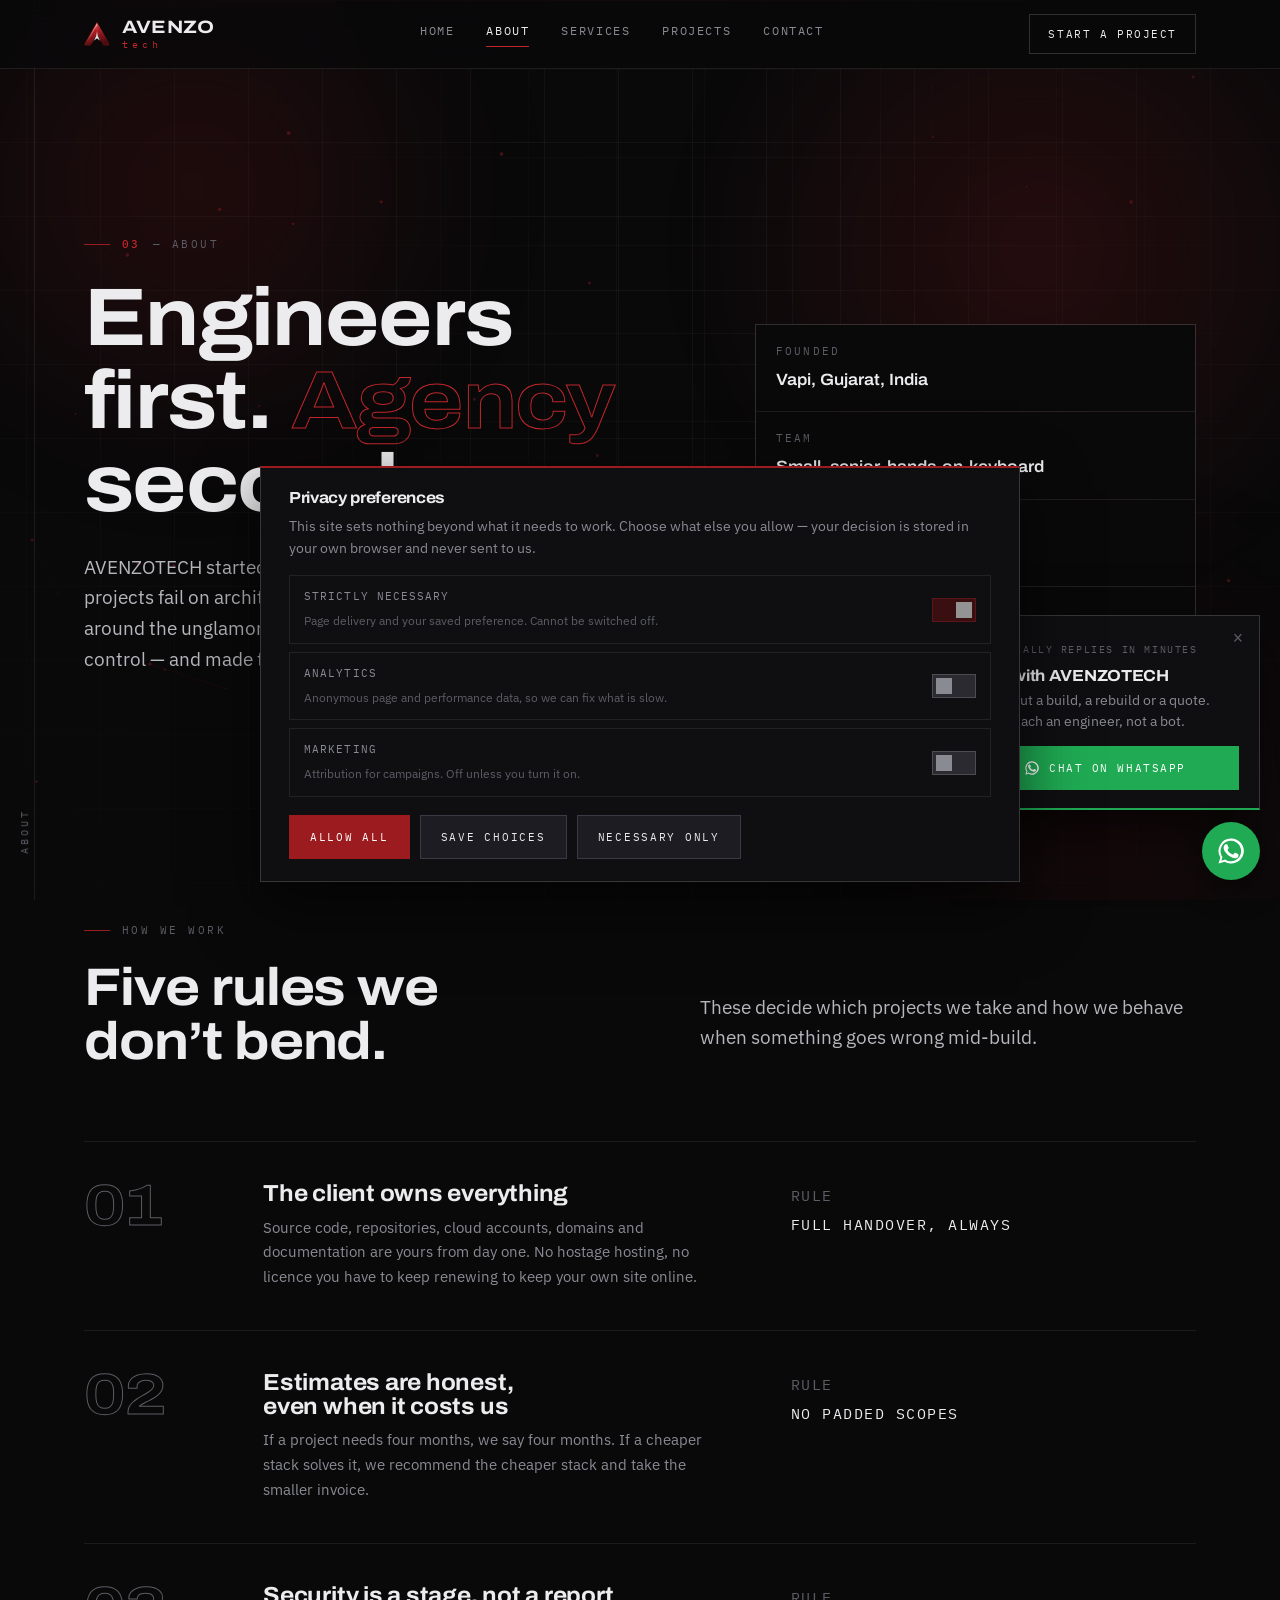
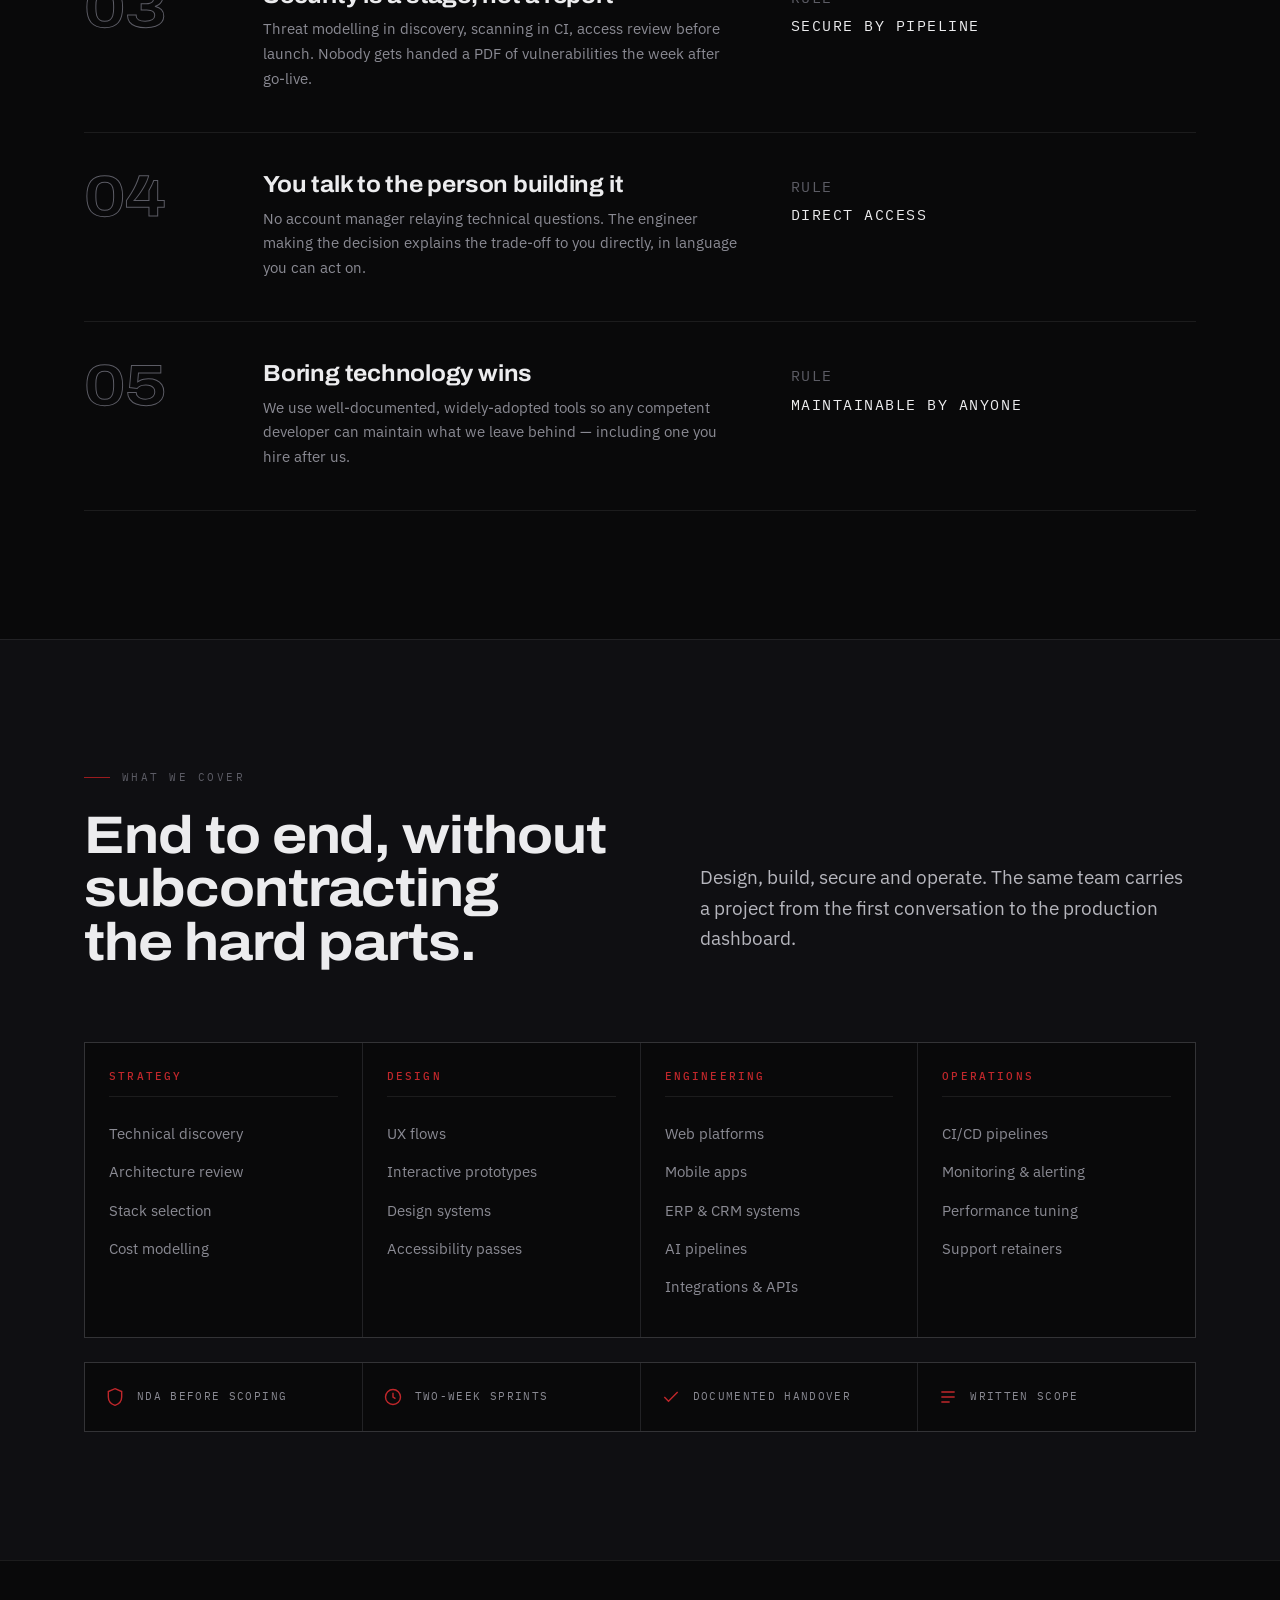
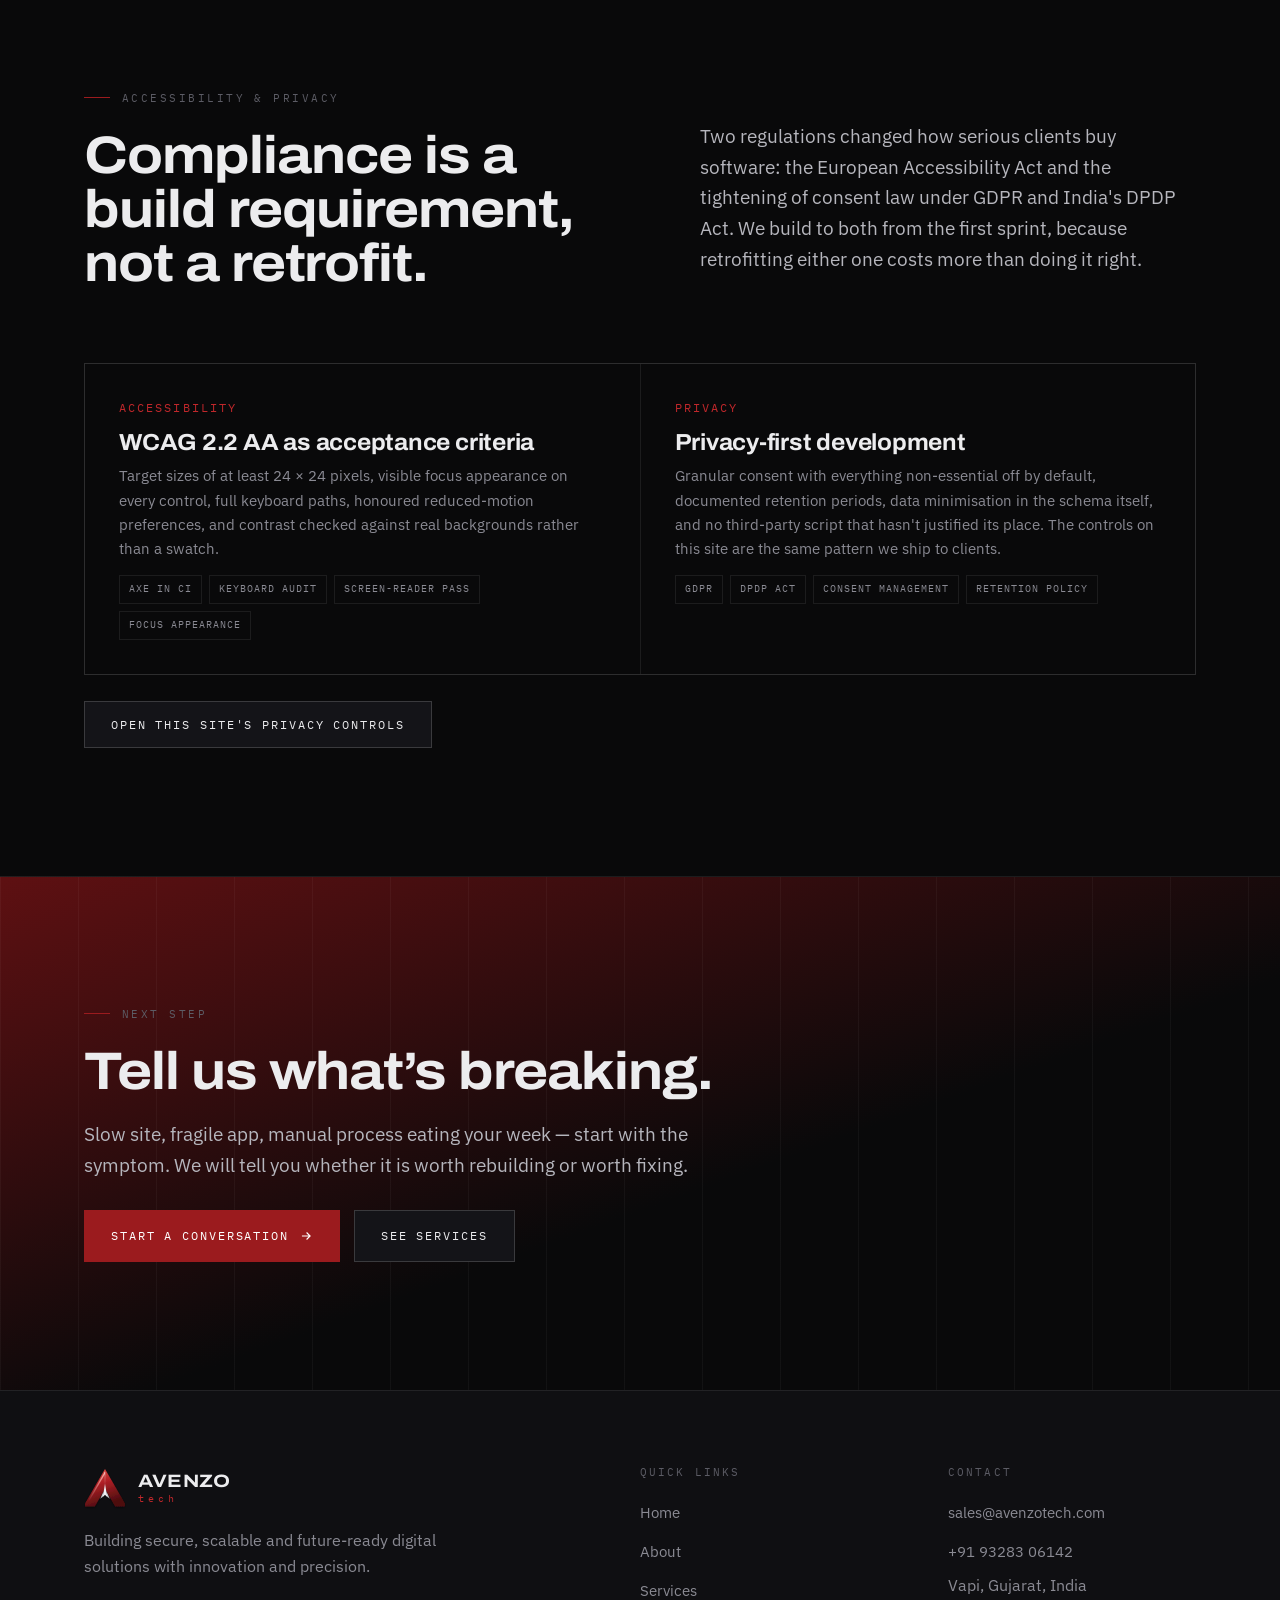
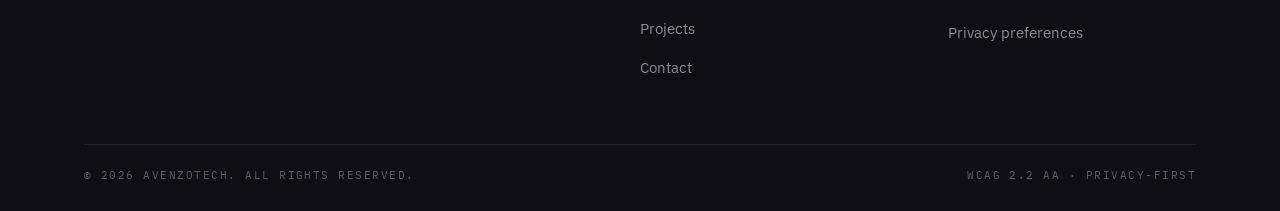
==== about.html @ 4feddb2e "Add files via upload" ====
<!DOCTYPE html>
<html lang="en">
<head>
<meta charset="UTF-8" />
<meta name="viewport" content="width=device-width, initial-scale=1.0" />
<title>About — AVENZOTECH</title>
<meta name="description" content="AVENZOTECH is a digital engineering studio in Vapi, Gujarat. How we work, what we commit to, and the principles behind every build." />
<meta name="robots" content="index, follow" />
<link rel="preconnect" href="https://fonts.googleapis.com" />
<link rel="preconnect" href="https://fonts.gstatic.com" crossorigin />
<link href="https://fonts.googleapis.com/css2?family=Archivo:wdth,wght@62..125,400..800&family=IBM+Plex+Mono:wght@400;500&family=IBM+Plex+Sans:wght@400;500;600&display=swap" rel="stylesheet" />
<link rel="icon" href="favicon.ico" sizes="any" />
<link rel="icon" type="image/svg+xml" href="favicon.svg" />
<link rel="icon" type="image/png" sizes="32x32" href="favicon-32.png" />
<link rel="icon" type="image/png" sizes="16x16" href="favicon-16.png" />
<link rel="apple-touch-icon" href="apple-touch-icon.png" />
<link rel="manifest" href="site.webmanifest" />
<meta name="theme-color" content="#09090a" />
<link rel="stylesheet" href="styles.css" />
</head>
<body>
<a class="skip" href="#main">Skip to content</a>
<div class="fx" aria-hidden="true">
  <div class="fx__orb fx__orb--a"></div>
  <div class="fx__orb fx__orb--b"></div>
  <div class="fx__grid"></div>
  <canvas class="fx__dots"></canvas>
  <div class="fx__scan"></div>
</div>

<div class="spine" aria-hidden="true"><div class="spine__fill"></div></div>
<div class="spine__tag" aria-hidden="true">About</div>

<header class="nav">
  <div class="shell nav__in">
    <a class="brand" href="index.html">
      <img class="brand__logo" src="logo.svg" alt="" width="120" height="120" />
      <span class="brand__mark">Avenzo<span>tech</span></span>
    </a>
    <nav class="nav__links" aria-label="Primary">
      <a href="index.html">Home</a>
      <a href="about.html" aria-current="page">About</a>
      <a href="services.html">Services</a>
      <a href="projects.html">Projects</a>
      <a href="contact.html">Contact</a>
    </nav>
    <a class="nav__cta" href="contact.html">Start a project</a>
    <button class="burger" aria-label="Menu" aria-expanded="false"><span></span><span></span><span></span></button>
  </div>
</header>

<main id="main">

<section class="hero" data-section="About">
  <div class="shell">
    <div class="hero__grid">
      <div>
        <p class="eyebrow"><b>03</b> — About</p>
        <h1>Engineers first. <em>Agency</em> second.</h1>
        <p class="lede">AVENZOTECH started in Vapi with one conviction: most digital projects fail on architecture, not on design. So we built a studio around the unglamorous parts — data models, pipelines, access control — and made the interface the reward for getting those right.</p>
      </div>
      <dl class="facts" data-reveal>
        <div><dt>Founded</dt><dd>Vapi, Gujarat, India</dd></div>
        <div><dt>Team</dt><dd>Small, senior, hands-on-keyboard</dd></div>
        <div><dt>Working style</dt><dd>Remote-first, sprint-based</dd></div>
        <div><dt>Contact</dt><dd>sales@avenzotech.com</dd></div>
      </dl>
    </div>
  </div>
</section>

<section class="band band--flush" data-section="Principles">
  <div class="shell">
    <div class="head" data-reveal>
      <div>
        <p class="eyebrow">How we work</p>
        <h2>Five rules we don’t bend.</h2>
      </div>
      <p class="lede">These decide which projects we take and how we behave when something goes wrong mid-build.</p>
    </div>

    <div class="flow">
      <article class="flow__step" data-reveal>
        <div class="flow__n">01</div>
        <div>
          <h3>The client owns everything</h3>
          <p>Source code, repositories, cloud accounts, domains and documentation are yours from day one. No hostage hosting, no licence you have to keep renewing to keep your own site online.</p>
        </div>
        <p class="flow__out">Rule<br><b>Full handover, always</b></p>
      </article>
      <article class="flow__step" data-reveal>
        <div class="flow__n">02</div>
        <div>
          <h3>Estimates are honest, even when it costs us</h3>
          <p>If a project needs four months, we say four months. If a cheaper stack solves it, we recommend the cheaper stack and take the smaller invoice.</p>
        </div>
        <p class="flow__out">Rule<br><b>No padded scopes</b></p>
      </article>
      <article class="flow__step" data-reveal>
        <div class="flow__n">03</div>
        <div>
          <h3>Security is a stage, not a report</h3>
          <p>Threat modelling in discovery, scanning in CI, access review before launch. Nobody gets handed a PDF of vulnerabilities the week after go-live.</p>
        </div>
        <p class="flow__out">Rule<br><b>Secure by pipeline</b></p>
      </article>
      <article class="flow__step" data-reveal>
        <div class="flow__n">04</div>
        <div>
          <h3>You talk to the person building it</h3>
          <p>No account manager relaying technical questions. The engineer making the decision explains the trade-off to you directly, in language you can act on.</p>
        </div>
        <p class="flow__out">Rule<br><b>Direct access</b></p>
      </article>
      <article class="flow__step" data-reveal>
        <div class="flow__n">05</div>
        <div>
          <h3>Boring technology wins</h3>
          <p>We use well-documented, widely-adopted tools so any competent developer can maintain what we leave behind — including one you hire after us.</p>
        </div>
        <p class="flow__out">Rule<br><b>Maintainable by anyone</b></p>
      </article>
    </div>
  </div>
</section>

<section class="band band--panel" data-section="Capability">
  <div class="shell">
    <div class="head" data-reveal>
      <div>
        <p class="eyebrow">What we cover</p>
        <h2>End to end, without subcontracting the hard parts.</h2>
      </div>
      <p class="lede">Design, build, secure and operate. The same team carries a project from the first conversation to the production dashboard.</p>
    </div>

    <div class="stack" data-reveal>
      <div class="stack__col">
        <h4>Strategy</h4>
        <ul><li>Technical discovery</li><li>Architecture review</li><li>Stack selection</li><li>Cost modelling</li></ul>
      </div>
      <div class="stack__col">
        <h4>Design</h4>
        <ul><li>UX flows</li><li>Interactive prototypes</li><li>Design systems</li><li>Accessibility passes</li></ul>
      </div>
      <div class="stack__col">
        <h4>Engineering</h4>
        <ul><li>Web platforms</li><li>Mobile apps</li><li>ERP &amp; CRM systems</li><li>AI pipelines</li><li>Integrations &amp; APIs</li></ul>
      </div>
      <div class="stack__col">
        <h4>Operations</h4>
        <ul><li>CI/CD pipelines</li><li>Monitoring &amp; alerting</li><li>Performance tuning</li><li>Support retainers</li></ul>
      </div>
    </div>

    <div class="badges" style="margin-top:24px" data-reveal>
      <div class="badge"><svg viewBox="0 0 24 24" fill="none" stroke="currentColor" stroke-width="1.7"><path d="M12 2l8 3.5V12c0 5.5-3.5 8.5-8 10-4.5-1.5-8-4.5-8-10V5.5z"/></svg>NDA before scoping</div>
      <div class="badge"><svg viewBox="0 0 24 24" fill="none" stroke="currentColor" stroke-width="1.7"><circle cx="12" cy="12" r="9"/><path d="M12 7v5l3 2"/></svg>Two-week sprints</div>
      <div class="badge"><svg viewBox="0 0 24 24" fill="none" stroke="currentColor" stroke-width="1.7"><path d="M20 6L9 17l-5-5"/></svg>Documented handover</div>
      <div class="badge"><svg viewBox="0 0 24 24" fill="none" stroke="currentColor" stroke-width="1.7"><path d="M4 6h16M4 12h16M4 18h10"/></svg>Written scope</div>
    </div>
  </div>
</section>


<section class="band" id="accessibility" data-section="Accessibility">
  <div class="shell">
    <div class="head" data-reveal>
      <div>
        <p class="eyebrow">Accessibility &amp; privacy</p>
        <h2>Compliance is a build requirement, not a retrofit.</h2>
      </div>
      <p class="lede">Two regulations changed how serious clients buy software: the European Accessibility Act and the tightening of consent law under GDPR and India's DPDP Act. We build to both from the first sprint, because retrofitting either one costs more than doing it right.</p>
    </div>

    <div class="arch">
      <div class="arch__cell" data-reveal>
        <span class="mono">Accessibility</span>
        <h3>WCAG 2.2 AA as acceptance criteria</h3>
        <p>Target sizes of at least 24&nbsp;×&nbsp;24 pixels, visible focus appearance on every control, full keyboard paths, honoured reduced-motion preferences, and contrast checked against real backgrounds rather than a swatch.</p>
        <div class="tags"><span>Axe in CI</span><span>Keyboard audit</span><span>Screen-reader pass</span><span>Focus appearance</span></div>
      </div>
      <div class="arch__cell" data-reveal data-delay="80">
        <span class="mono">Privacy</span>
        <h3>Privacy-first development</h3>
        <p>Granular consent with everything non-essential off by default, documented retention periods, data minimisation in the schema itself, and no third-party script that hasn't justified its place. The controls on this site are the same pattern we ship to clients.</p>
        <div class="tags"><span>GDPR</span><span>DPDP Act</span><span>Consent management</span><span>Retention policy</span></div>
      </div>
    </div>

    <div class="btns" style="margin-top:26px">
      <button class="btn btn--ghost" type="button" data-consent-open>Open this site's privacy controls</button>
    </div>
  </div>
</section>

<section class="cta" data-section="Contact">
  <div class="shell">
    <p class="eyebrow">Next step</p>
    <h2>Tell us what’s breaking.</h2>
    <p class="lede">Slow site, fragile app, manual process eating your week — start with the symptom. We will tell you whether it is worth rebuilding or worth fixing.</p>
    <div class="btns" style="margin-top:30px">
      <a class="btn btn--solid" href="contact.html">Start a conversation
        <svg viewBox="0 0 24 24" fill="none" stroke="currentColor" stroke-width="2"><path d="M5 12h14M13 6l6 6-6 6"/></svg>
      </a>
      <a class="btn btn--ghost" href="services.html">See services</a>
    </div>
  </div>
</section>

</main>

<footer class="foot">
  <div class="shell">
    <div class="foot__grid">
      <div>
        <a class="brand" href="index.html" style="margin-bottom:18px">
      <img class="brand__logo" src="logo.svg" alt="" width="120" height="120" />
      <span class="brand__mark">Avenzo<span>tech</span></span>
    </a>
        <p style="max-width:38ch">Building secure, scalable and future-ready digital solutions with innovation and precision.</p>
      </div>
      <div>
        <h4>Quick links</h4>
        <ul>
          <li><a href="index.html">Home</a></li>
          <li><a href="about.html">About</a></li>
          <li><a href="services.html">Services</a></li>
          <li><a href="projects.html">Projects</a></li>
          <li><a href="contact.html">Contact</a></li>
        </ul>
      </div>
      <div>
        <h4>Contact</h4>
        <p><a href="mailto:sales@avenzotech.com">sales@avenzotech.com</a><br><a href="tel:+919328306142">+91 93283 06142</a><br>Vapi, Gujarat, India</p>
        <p style="margin-top:10px"><a href="#" data-consent-open>Privacy preferences</a></p>
      </div>
    </div>
    <div class="foot__bar">
      <span>© <span data-year></span> AVENZOTECH. All rights reserved.</span>
      <span>WCAG 2.2 AA · Privacy-first</span>
    </div>
  </div>
</footer>


<!-- Privacy controls — granular, opt-in, stored locally only -->
<aside class="consent" role="dialog" aria-label="Privacy preferences" aria-live="polite">
  <h4>Privacy preferences</h4>
  <p>This site sets nothing beyond what it needs to work. Choose what else you allow — your decision is stored in your own browser and never sent to us.</p>
  <div class="consent__rows">
    <div class="consent__row">
      <span>Strictly necessary<small>Page delivery and your saved preference. Cannot be switched off.</small></span>
      <label class="switch"><input type="checkbox" checked disabled aria-label="Strictly necessary — always on" /><i></i></label>
    </div>
    <div class="consent__row">
      <span>Analytics<small>Anonymous page and performance data, so we can fix what is slow.</small></span>
      <label class="switch"><input type="checkbox" id="c-analytics" aria-label="Allow analytics" /><i></i></label>
    </div>
    <div class="consent__row">
      <span>Marketing<small>Attribution for campaigns. Off unless you turn it on.</small></span>
      <label class="switch"><input type="checkbox" id="c-marketing" aria-label="Allow marketing" /><i></i></label>
    </div>
  </div>
  <div class="consent__btns">
    <button class="btn btn--solid" type="button" data-consent-accept>Allow all</button>
    <button class="btn btn--ghost" type="button" data-consent-save>Save choices</button>
    <button class="btn btn--ghost" type="button" data-consent-reject>Necessary only</button>
  </div>
</aside>


<!-- WhatsApp chat -->
<div class="wa" data-wa data-wa-number="919328306142">
  <div class="wa__card" role="dialog" aria-label="Chat on WhatsApp">
    <button class="wa__close" type="button" data-wa-close aria-label="Close">&times;</button>
    <span class="status"><i></i>Typically replies in minutes</span>
    <h4>Chat with AVENZOTECH</h4>
    <p>Ask about a build, a rebuild or a quote. You'll reach an engineer, not a bot.</p>
    <a class="wa__go" href="https://wa.me/919328306142?text=Hi%20AVENZOTECH%2C%20I%27d%20like%20to%20discuss%20a%20project." target="_blank" rel="noopener">
      <svg viewBox="0 0 24 24" fill="currentColor"><path d="M17.5 14.4c-.3-.2-1.7-.9-2-1-.3-.1-.5-.1-.7.1-.2.3-.7 1-.9 1.2-.2.2-.3.2-.6.1-1.7-.9-2.9-1.6-4-3.5-.3-.5.3-.5.8-1.5.1-.2 0-.4 0-.5 0-.2-.7-1.6-.9-2.2-.2-.6-.5-.5-.7-.5h-.6c-.2 0-.5.1-.8.4-.3.3-1 1-1 2.5s1.1 2.9 1.2 3.1c.2.2 2.1 3.2 5.1 4.4 1.9.8 2.6.9 3.5.7.6-.1 1.7-.7 1.9-1.4.2-.7.2-1.2.2-1.4-.1-.2-.3-.3-.5-.5z"/><path d="M12 2A10 10 0 0 0 3.5 17.2L2 22l5-1.5A10 10 0 1 0 12 2zm0 18.2c-1.6 0-3.1-.4-4.4-1.2l-.3-.2-3 .9.9-2.9-.2-.3A8.2 8.2 0 1 1 12 20.2z"/></svg>
      Chat on WhatsApp
    </a>
  </div>
  <button class="wa__btn" type="button" data-wa-toggle aria-label="Open WhatsApp chat" aria-expanded="false">
    <span class="wa__dot">1</span>
    <svg viewBox="0 0 24 24" fill="currentColor"><path d="M17.5 14.4c-.3-.2-1.7-.9-2-1-.3-.1-.5-.1-.7.1-.2.3-.7 1-.9 1.2-.2.2-.3.2-.6.1-1.7-.9-2.9-1.6-4-3.5-.3-.5.3-.5.8-1.5.1-.2 0-.4 0-.5 0-.2-.7-1.6-.9-2.2-.2-.6-.5-.5-.7-.5h-.6c-.2 0-.5.1-.8.4-.3.3-1 1-1 2.5s1.1 2.9 1.2 3.1c.2.2 2.1 3.2 5.1 4.4 1.9.8 2.6.9 3.5.7.6-.1 1.7-.7 1.9-1.4.2-.7.2-1.2.2-1.4-.1-.2-.3-.3-.5-.5z"/><path d="M12 2A10 10 0 0 0 3.5 17.2L2 22l5-1.5A10 10 0 1 0 12 2zm0 18.2c-1.6 0-3.1-.4-4.4-1.2l-.3-.2-3 .9.9-2.9-.2-.3A8.2 8.2 0 1 1 12 20.2z"/></svg>
  </button>
</div>

<script src="main.js" defer></script>
</body>
</html>
---- styles.css ----
/* ============================================================
   AVENZOTECH — core stylesheet
   Palette: muted blood red on true black
   Type: Archivo (display) / IBM Plex Sans (body) / IBM Plex Mono (utility)
   ============================================================ */

:root {
  --void: #09090a;
  --panel: #0f0f12;
  --panel-2: #141418;
  --line: rgba(255, 255, 255, 0.08);
  --line-strong: rgba(255, 255, 255, 0.16);

  --blood: #9b1b1e;
  --blood-lift: #c0272b;
  --blood-deep: #5e1012;
  --blood-wash: rgba(155, 27, 30, 0.12);

  --ink: #ececee;
  --ash: #8a8a93;
  --ash-dim: #5c5c65;

  --display: "Archivo", "Helvetica Neue", Arial, sans-serif;
  --body: "IBM Plex Sans", system-ui, -apple-system, sans-serif;
  --mono: "IBM Plex Mono", ui-monospace, "SF Mono", monospace;

  --shell: 1240px;
  --gutter: clamp(20px, 5vw, 64px);
  --rail: 88px;

  --ease: cubic-bezier(0.22, 1, 0.36, 1);
}

*,
*::before,
*::after { box-sizing: border-box; }

html { scroll-behavior: smooth; -webkit-text-size-adjust: 100%; }

body {
  margin: 0;
  background: var(--void);
  color: var(--ink);
  font-family: var(--body);
  font-size: 16px;
  line-height: 1.65;
  -webkit-font-smoothing: antialiased;
  overflow-x: hidden;
}

img { max-width: 100%; display: block; }
a { color: inherit; text-decoration: none; }
ul { margin: 0; padding: 0; list-style: none; }

::selection { background: var(--blood); color: #fff; }

:focus-visible {
  outline: 2px solid var(--blood-lift);
  outline-offset: 3px;
}

/* ---------- type ---------- */

h1, h2, h3, h4 {
  font-family: var(--display);
  font-weight: 700;
  font-stretch: 112%;
  line-height: 1.02;
  letter-spacing: -0.02em;
  margin: 0;
  text-wrap: balance;
}

h1 { font-size: clamp(2.6rem, 7vw, 5.1rem); }
h2 { font-size: clamp(2rem, 4.4vw, 3.3rem); }
h3 { font-size: clamp(1.15rem, 1.9vw, 1.45rem); font-stretch: 105%; letter-spacing: -0.01em; }
h4 { font-size: 0.95rem; font-stretch: 100%; }

p { margin: 0 0 1rem; color: var(--ash); }
p.lede {
  font-size: clamp(1.02rem, 1.5vw, 1.22rem);
  color: #b6b6bd;
  max-width: 62ch;
  line-height: 1.6;
}

.mono {
  font-family: var(--mono);
  font-size: 0.72rem;
  letter-spacing: 0.18em;
  text-transform: uppercase;
  color: var(--ash-dim);
}

.eyebrow {
  font-family: var(--mono);
  font-size: 0.7rem;
  letter-spacing: 0.22em;
  text-transform: uppercase;
  color: var(--ash-dim);
  display: flex;
  align-items: center;
  gap: 12px;
  margin-bottom: 22px;
}
.eyebrow::before {
  content: "";
  width: 26px;
  height: 1px;
  background: var(--blood);
}
.eyebrow b { color: var(--blood-lift); font-weight: 500; }

/* ---------- layout ---------- */

.shell {
  width: 100%;
  max-width: var(--shell);
  margin-inline: auto;
  padding-inline: var(--gutter);
}

section { position: relative; }

.band {
  padding-block: clamp(72px, 10vw, 132px);
  border-top: 1px solid var(--line);
}
.band--flush { border-top: 0; }
.band--panel { background: var(--panel); }

.head {
  display: grid;
  grid-template-columns: minmax(0, 1fr) minmax(0, 0.9fr);
  gap: clamp(24px, 5vw, 72px);
  align-items: end;
  margin-bottom: clamp(40px, 6vw, 72px);
}
@media (max-width: 860px) { .head { grid-template-columns: 1fr; align-items: start; } }

/* ---------- index spine (signature) ---------- */

.spine {
  position: fixed;
  left: 34px;
  top: 0;
  bottom: 0;
  width: 1px;
  background: var(--line);
  z-index: 40;
  pointer-events: none;
}
.spine__fill {
  position: absolute;
  inset: 0 auto auto 0;
  width: 1px;
  height: 0;
  background: linear-gradient(180deg, var(--blood-deep), var(--blood-lift));
}
.spine__tag {
  position: fixed;
  left: 34px;
  bottom: 46px;
  transform-origin: left bottom;
  transform: rotate(-90deg) translateX(0);
  font-family: var(--mono);
  font-size: 0.64rem;
  letter-spacing: 0.3em;
  text-transform: uppercase;
  color: var(--ash-dim);
  z-index: 40;
  pointer-events: none;
  white-space: nowrap;
}
@media (max-width: 1100px) { .spine, .spine__tag { display: none; } }

/* ---------- nav ---------- */

.nav {
  position: sticky;
  top: 0;
  z-index: 60;
  background: rgba(9, 9, 10, 0.72);
  backdrop-filter: blur(14px);
  -webkit-backdrop-filter: blur(14px);
  border-bottom: 1px solid var(--line);
}
.nav__in {
  display: flex;
  align-items: center;
  justify-content: space-between;
  gap: 24px;
  height: 68px;
}
.brand { display: flex; align-items: center; gap: 10px; }
.brand img { height: 26px; width: auto; }
.brand__mark {
  font-family: var(--display);
  font-weight: 700;
  font-stretch: 118%;
  letter-spacing: 0.02em;
  font-size: 1.05rem;
}
.brand__mark span { color: var(--blood-lift); }

.nav__links { display: flex; align-items: center; gap: 4px; }
.nav__links a {
  font-family: var(--mono);
  font-size: 0.72rem;
  letter-spacing: 0.14em;
  text-transform: uppercase;
  color: var(--ash);
  padding: 9px 14px;
  border-radius: 2px;
  transition: color 0.25s var(--ease), background 0.25s var(--ease);
}
.nav__links a:hover { color: var(--ink); background: rgba(255, 255, 255, 0.04); }
.nav__links a[aria-current="page"] { color: var(--ink); }
.nav__links a[aria-current="page"]::after {
  content: "";
  display: block;
  height: 1px;
  margin-top: 6px;
  background: var(--blood-lift);
}

.nav__cta {
  font-family: var(--mono);
  font-size: 0.7rem;
  letter-spacing: 0.14em;
  text-transform: uppercase;
  padding: 10px 18px;
  border: 1px solid var(--line-strong);
  color: var(--ink);
  transition: border-color 0.25s var(--ease), background 0.25s var(--ease);
}
.nav__cta:hover { border-color: var(--blood); background: var(--blood-wash); }

.burger {
  display: none;
  background: none;
  border: 1px solid var(--line-strong);
  color: var(--ink);
  width: 42px;
  height: 38px;
  cursor: pointer;
  padding: 0;
}
.burger span {
  display: block;
  width: 16px;
  height: 1px;
  margin: 4px auto;
  background: currentColor;
  transition: transform 0.3s var(--ease), opacity 0.2s;
}
.nav.is-open .burger span:nth-child(1) { transform: translateY(5px) rotate(45deg); }
.nav.is-open .burger span:nth-child(2) { opacity: 0; }
.nav.is-open .burger span:nth-child(3) { transform: translateY(-5px) rotate(-45deg); }

@media (max-width: 900px) {
  .burger { display: block; }
  .nav__links {
    position: absolute;
    inset: 68px 0 auto;
    flex-direction: column;
    align-items: stretch;
    gap: 0;
    background: var(--panel);
    border-bottom: 1px solid var(--line);
    padding: 8px var(--gutter) 20px;
    display: none;
  }
  .nav.is-open .nav__links { display: flex; }
  .nav__links a { padding: 14px 0; border-bottom: 1px solid var(--line); font-size: 0.8rem; }
  .nav__cta { display: none; }
}

/* ---------- buttons ---------- */

.btn {
  display: inline-flex;
  align-items: center;
  gap: 10px;
  font-family: var(--mono);
  font-size: 0.74rem;
  letter-spacing: 0.16em;
  text-transform: uppercase;
  padding: 15px 26px;
  border: 1px solid transparent;
  cursor: pointer;
  transition: background 0.3s var(--ease), border-color 0.3s var(--ease), color 0.3s var(--ease), transform 0.3s var(--ease);
}
.btn svg { width: 14px; height: 14px; flex: none; transition: transform 0.3s var(--ease); }
.btn:hover svg { transform: translateX(4px); }
.btn--solid { background: var(--blood); color: #fff; }
.btn--solid:hover { background: var(--blood-lift); }
.btn--ghost { border-color: var(--line-strong); color: var(--ink); }
.btn--ghost:hover { border-color: var(--blood); background: var(--blood-wash); }

.btns { display: flex; flex-wrap: wrap; gap: 14px; }

/* ---------- hero ---------- */

.hero {
  position: relative;
  padding-block: clamp(84px, 13vw, 168px) clamp(56px, 8vw, 104px);
  overflow: hidden;
}
.hero::before {
  content: "";
  position: absolute;
  top: -30%;
  right: -12%;
  width: 62vw;
  height: 62vw;
  max-width: 820px;
  max-height: 820px;
  background: radial-gradient(circle, rgba(155, 27, 30, 0.20), transparent 62%);
  filter: blur(30px);
  pointer-events: none;
}
.hero::after {
  content: "";
  position: absolute;
  inset: 0;
  background-image: linear-gradient(var(--line) 1px, transparent 1px),
                    linear-gradient(90deg, var(--line) 1px, transparent 1px);
  background-size: 88px 88px;
  mask-image: radial-gradient(circle at 60% 40%, #000, transparent 72%);
  -webkit-mask-image: radial-gradient(circle at 60% 40%, #000, transparent 72%);
  opacity: 0.5;
  pointer-events: none;
}
.hero .shell { position: relative; z-index: 2; }
.hero h1 { margin-bottom: 26px; }
.hero h1 em {
  font-style: normal;
  color: transparent;
  -webkit-text-stroke: 1px var(--blood-lift);
}
.hero__grid {
  display: grid;
  grid-template-columns: minmax(0, 1.35fr) minmax(0, 1fr);
  gap: clamp(30px, 6vw, 76px);
  align-items: end;
}
@media (max-width: 900px) { .hero__grid { grid-template-columns: 1fr; } }

.facts { display: grid; gap: 1px; background: var(--line); border: 1px solid var(--line); }
.facts div { background: var(--void); padding: 18px 20px; }
.facts dt { font-family: var(--mono); font-size: 0.66rem; letter-spacing: 0.2em; text-transform: uppercase; color: var(--ash-dim); }
.facts dd {
  margin: 6px 0 0;
  font-family: var(--display);
  font-stretch: 108%;
  font-weight: 600;
  font-size: 1.02rem;
}

.marker {
  font-family: var(--mono);
  font-size: 0.66rem;
  letter-spacing: 0.2em;
  color: var(--blood-lift);
}

/* ---------- capability cards ---------- */

.caps { display: grid; gap: 1px; background: var(--line); border-block: 1px solid var(--line); }
.cap {
  background: var(--void);
  padding: clamp(28px, 3.6vw, 44px);
  display: grid;
  grid-template-columns: 54px minmax(0, 1.15fr) minmax(0, 1fr);
  gap: clamp(20px, 3vw, 44px);
  align-items: start;
  transition: background 0.4s var(--ease);
  position: relative;
}
.cap::after {
  content: "";
  position: absolute;
  left: 0; top: 0; bottom: 0;
  width: 2px;
  background: var(--blood);
  transform: scaleY(0);
  transform-origin: top;
  transition: transform 0.45s var(--ease);
}
.cap:hover { background: var(--panel); }
.cap:hover::after { transform: scaleY(1); }
@media (max-width: 860px) {
  .cap { grid-template-columns: 1fr; gap: 18px; }
}

.cap__icon { color: var(--blood-lift); }
.cap__icon svg { width: 40px; height: 40px; }
.cap__num { font-family: var(--mono); font-size: 0.66rem; color: var(--ash-dim); margin-top: 10px; letter-spacing: 0.18em; }
.cap h3 { margin-bottom: 12px; }
.cap p { margin-bottom: 18px; }

.tags { display: flex; flex-wrap: wrap; gap: 7px; }
.tags span {
  font-family: var(--mono);
  font-size: 0.63rem;
  letter-spacing: 0.1em;
  text-transform: uppercase;
  color: var(--ash);
  border: 1px solid var(--line);
  padding: 5px 9px;
}

.deliver { display: grid; gap: 9px; margin-bottom: 20px; }
.deliver li {
  display: grid;
  grid-template-columns: 16px 1fr;
  gap: 10px;
  font-size: 0.9rem;
  color: var(--ash);
  align-items: baseline;
}
.deliver li::before {
  content: "";
  width: 6px;
  height: 6px;
  border: 1px solid var(--blood);
  transform: rotate(45deg);
  translate: 4px 0;
}

.proof-link {
  display: inline-flex;
  align-items: center;
  gap: 9px;
  font-family: var(--mono);
  font-size: 0.68rem;
  letter-spacing: 0.12em;
  text-transform: uppercase;
  color: var(--ink);
  border-bottom: 1px solid var(--blood);
  padding-bottom: 5px;
  transition: gap 0.3s var(--ease), color 0.3s var(--ease);
}
.proof-link:hover { gap: 15px; color: var(--blood-lift); }

/* ---------- marquee ---------- */

.marquee {
  border-block: 1px solid var(--line);
  padding-block: 20px;
  overflow: hidden;
  background: var(--void);
  mask-image: linear-gradient(90deg, transparent, #000 8%, #000 92%, transparent);
  -webkit-mask-image: linear-gradient(90deg, transparent, #000 8%, #000 92%, transparent);
}
.marquee__track {
  display: flex;
  width: max-content;
  gap: 46px;
  animation: slide 38s linear infinite;
}
.marquee:hover .marquee__track { animation-play-state: paused; }
.marquee__track span {
  font-family: var(--display);
  font-stretch: 112%;
  font-weight: 600;
  font-size: 1.1rem;
  color: var(--ash-dim);
  display: flex;
  align-items: center;
  gap: 46px;
  white-space: nowrap;
  transition: color 0.3s;
}
.marquee__track span::after {
  content: "";
  width: 5px;
  height: 5px;
  background: var(--blood);
  transform: rotate(45deg);
}
.marquee__track span:hover { color: var(--ink); }
@keyframes slide { to { transform: translateX(-50%); } }

/* ---------- stack grid ---------- */

.stack { display: grid; grid-template-columns: repeat(4, 1fr); gap: 1px; background: var(--line); border: 1px solid var(--line); }
@media (max-width: 900px) { .stack { grid-template-columns: repeat(2, 1fr); } }
@media (max-width: 520px) { .stack { grid-template-columns: 1fr; } }
.stack__col { background: var(--void); padding: 28px 24px 30px; }
.stack__col h4 {
  font-family: var(--mono);
  font-size: 0.68rem;
  letter-spacing: 0.2em;
  text-transform: uppercase;
  color: var(--blood-lift);
  font-weight: 500;
  margin-bottom: 18px;
  padding-bottom: 14px;
  border-bottom: 1px solid var(--line);
}
.stack__col li {
  font-size: 0.92rem;
  color: var(--ash);
  padding: 7px 0;
  transition: color 0.25s, padding-left 0.25s var(--ease);
}
.stack__col li:hover { color: var(--ink); padding-left: 6px; }

/* ---------- delivery flow ---------- */

.flow { display: grid; gap: 0; }
.flow__step {
  display: grid;
  grid-template-columns: 128px minmax(0, 1fr) minmax(0, 0.85fr);
  gap: clamp(18px, 4vw, 56px);
  padding-block: clamp(26px, 3.4vw, 40px);
  border-top: 1px solid var(--line);
  align-items: start;
  transition: background 0.35s var(--ease);
}
.flow__step:last-child { border-bottom: 1px solid var(--line); }
.flow__step:hover { background: var(--panel); }
.flow__step:hover .flow__n { color: var(--blood-lift); -webkit-text-stroke-color: var(--blood-lift); }
@media (max-width: 860px) { .flow__step { grid-template-columns: 64px 1fr; } .flow__step > :last-child { grid-column: 2; } }

.flow__n {
  font-family: var(--display);
  font-stretch: 118%;
  font-weight: 700;
  font-size: clamp(2.4rem, 5vw, 3.6rem);
  line-height: 0.85;
  color: transparent;
  -webkit-text-stroke: 1px var(--ash-dim);
  transition: color 0.35s, -webkit-text-stroke-color 0.35s;
}
.flow h3 { margin-bottom: 10px; }
.flow p { margin: 0; font-size: 0.94rem; }
.flow__out {
  font-family: var(--mono);
  font-size: 0.68rem;
  letter-spacing: 0.1em;
  color: var(--ash-dim);
  line-height: 1.9;
  text-transform: uppercase;
}
.flow__out b { color: var(--ink); font-weight: 400; }

/* ---------- work / project cards ---------- */

.grid-3 { display: grid; grid-template-columns: repeat(3, 1fr); gap: clamp(16px, 2vw, 24px); }
.grid-2 { display: grid; grid-template-columns: repeat(2, 1fr); gap: clamp(16px, 2vw, 24px); }
@media (max-width: 900px) { .grid-3 { grid-template-columns: repeat(2, 1fr); } }
@media (max-width: 620px) { .grid-3, .grid-2 { grid-template-columns: 1fr; } }

.card {
  background: var(--panel);
  border: 1px solid var(--line);
  padding: clamp(24px, 3vw, 34px);
  display: flex;
  flex-direction: column;
  gap: 14px;
  transition: border-color 0.35s var(--ease), transform 0.35s var(--ease), background 0.35s var(--ease);
}
.card:hover { border-color: var(--blood); transform: translateY(-4px); background: var(--panel-2); }
.card__top { display: flex; align-items: center; justify-content: space-between; gap: 14px; }
.card__icon { color: var(--blood-lift); }
.card__icon svg { width: 30px; height: 30px; }
.card p { margin: 0; font-size: 0.93rem; }
.card ul { display: grid; gap: 7px; margin-top: auto; padding-top: 6px; }
.card ul li { font-family: var(--mono); font-size: 0.68rem; letter-spacing: 0.08em; color: var(--ash-dim); text-transform: uppercase; }
.card ul li::before { content: "— "; color: var(--blood); }

.metric {
  font-family: var(--display);
  font-stretch: 112%;
  font-weight: 700;
  font-size: 1.9rem;
  color: var(--ink);
  line-height: 1;
}
.metric small { display: block; font-family: var(--mono); font-size: 0.64rem; letter-spacing: 0.18em; color: var(--ash-dim); margin-top: 8px; text-transform: uppercase; font-weight: 400; }

/* ---------- trust ---------- */

.badges { display: grid; grid-template-columns: repeat(auto-fit, minmax(170px, 1fr)); gap: 1px; background: var(--line); border: 1px solid var(--line); }
.badge {
  background: var(--void);
  padding: 24px 20px;
  display: flex;
  align-items: center;
  gap: 12px;
  font-family: var(--mono);
  font-size: 0.7rem;
  letter-spacing: 0.12em;
  text-transform: uppercase;
  color: var(--ash);
  transition: color 0.3s, background 0.3s;
}
.badge:hover { color: var(--ink); background: var(--panel); }
.badge svg { width: 20px; height: 20px; color: var(--blood-lift); flex: none; }

.quote {
  border: 1px solid var(--line);
  border-left: 2px solid var(--blood);
  background: var(--panel);
  padding: clamp(28px, 4vw, 46px);
}
.quote blockquote {
  margin: 0 0 22px;
  font-family: var(--display);
  font-stretch: 105%;
  font-weight: 500;
  font-size: clamp(1.15rem, 2.2vw, 1.6rem);
  line-height: 1.35;
  letter-spacing: -0.01em;
}
.quote figcaption { font-family: var(--mono); font-size: 0.7rem; letter-spacing: 0.14em; text-transform: uppercase; color: var(--ash-dim); }
.quote figcaption b { color: var(--ink); font-weight: 400; display: block; margin-bottom: 4px; }

/* ---------- stats ---------- */

.stats { display: grid; grid-template-columns: repeat(4, 1fr); gap: 1px; background: var(--line); border: 1px solid var(--line); }
@media (max-width: 760px) { .stats { grid-template-columns: repeat(2, 1fr); } }
.stat { background: var(--void); padding: 32px 24px; }
.stat b {
  font-family: var(--display);
  font-stretch: 115%;
  font-weight: 700;
  font-size: clamp(2rem, 4vw, 2.9rem);
  display: block;
  line-height: 1;
}
.stat b i { font-style: normal; color: var(--blood-lift); }
.stat span { font-family: var(--mono); font-size: 0.66rem; letter-spacing: 0.18em; text-transform: uppercase; color: var(--ash-dim); display: block; margin-top: 12px; }

/* ---------- cta ---------- */

.cta {
  position: relative;
  overflow: hidden;
  background: linear-gradient(160deg, var(--blood-deep), var(--void) 58%);
  border-top: 1px solid var(--line);
  padding-block: clamp(72px, 10vw, 130px);
}
.cta::after {
  content: "";
  position: absolute;
  inset: 0;
  background-image: repeating-linear-gradient(90deg, rgba(255, 255, 255, 0.04) 0 1px, transparent 1px 78px);
  pointer-events: none;
}
.cta .shell { position: relative; z-index: 2; }
.cta h2 { margin-bottom: 20px; }

/* ---------- forms ---------- */

.form { display: grid; gap: 18px; }
.field { display: grid; gap: 8px; }
.field label {
  font-family: var(--mono);
  font-size: 0.66rem;
  letter-spacing: 0.18em;
  text-transform: uppercase;
  color: var(--ash-dim);
}
.field input,
.field select,
.field textarea {
  background: var(--panel);
  border: 1px solid var(--line);
  color: var(--ink);
  font-family: var(--body);
  font-size: 0.95rem;
  padding: 14px 16px;
  border-radius: 0;
  transition: border-color 0.25s;
  width: 100%;
}
.field textarea { min-height: 140px; resize: vertical; }
.field input:focus,
.field select:focus,
.field textarea:focus { border-color: var(--blood); outline: none; }
.field input::placeholder, .field textarea::placeholder { color: var(--ash-dim); }
.form__note { font-family: var(--mono); font-size: 0.66rem; letter-spacing: 0.1em; color: var(--ash-dim); text-transform: uppercase; }

.info { display: grid; gap: 1px; background: var(--line); border: 1px solid var(--line); }
.info a, .info div { background: var(--void); padding: 22px 24px; display: flex; gap: 14px; align-items: center; transition: background 0.3s; }
.info a:hover { background: var(--panel); }
.info svg { width: 20px; height: 20px; color: var(--blood-lift); flex: none; }
.info b { display: block; font-family: var(--mono); font-size: 0.64rem; letter-spacing: 0.18em; text-transform: uppercase; color: var(--ash-dim); font-weight: 400; margin-bottom: 4px; }

/* ---------- footer ---------- */

.foot { border-top: 1px solid var(--line); padding-block: clamp(48px, 6vw, 76px) 26px; background: var(--panel); }
.foot__grid { display: grid; grid-template-columns: minmax(0, 1.4fr) repeat(2, minmax(0, 0.7fr)); gap: clamp(28px, 5vw, 60px); }
@media (max-width: 760px) { .foot__grid { grid-template-columns: 1fr 1fr; } .foot__grid > :first-child { grid-column: 1 / -1; } }
.foot h4 {
  font-family: var(--mono);
  font-size: 0.66rem;
  letter-spacing: 0.2em;
  text-transform: uppercase;
  color: var(--ash-dim);
  font-weight: 400;
  margin-bottom: 16px;
}
.foot li a, .foot p a { color: var(--ash); font-size: 0.92rem; line-height: 2.1; transition: color 0.25s; }
.foot li a:hover, .foot p a:hover { color: var(--blood-lift); }
.foot__bar {
  margin-top: clamp(36px, 5vw, 56px);
  padding-top: 22px;
  border-top: 1px solid var(--line);
  display: flex;
  flex-wrap: wrap;
  gap: 12px;
  justify-content: space-between;
  font-family: var(--mono);
  font-size: 0.66rem;
  letter-spacing: 0.14em;
  text-transform: uppercase;
  color: var(--ash-dim);
}

/* ---------- reveal ---------- */

[data-reveal] {
  opacity: 0;
  transform: translateY(22px);
  transition: opacity 0.7s var(--ease), transform 0.7s var(--ease);
}
[data-reveal].in { opacity: 1; transform: none; }

@media (prefers-reduced-motion: reduce) {
  html { scroll-behavior: auto; }
  *, *::before, *::after {
    animation-duration: 0.001ms !important;
    animation-iteration-count: 1 !important;
    transition-duration: 0.001ms !important;
  }
  [data-reveal] { opacity: 1; transform: none; }
  .marquee__track { animation: none; }
}

/* ============================================================
   v2 — architecture, personalization, a11y, conversational form
   ============================================================ */

/* ---------- skip link (WCAG 2.2 bypass block) ---------- */
.skip {
  position: absolute;
  left: 12px;
  top: -60px;
  z-index: 100;
  background: var(--blood);
  color: #fff;
  font-family: var(--mono);
  font-size: 0.72rem;
  letter-spacing: 0.14em;
  text-transform: uppercase;
  padding: 14px 20px;
  transition: top 0.2s var(--ease);
}
.skip:focus { top: 12px; }

/* WCAG 2.2 target size — every interactive control clears 24x24 */
a, button, input, select, textarea, [tabindex] { min-height: 24px; }
.nav__links a, .btn, .badge, .proof-link, .chip { min-height: 44px; display: inline-flex; align-items: center; }
.nav__links a { display: block; }

/* ---------- micro-interactions on icons ---------- */
.cap__icon svg [stroke], .card__icon svg [stroke] { transition: opacity 0.4s var(--ease); }
.cap__icon svg path, .cap__icon svg rect, .cap__icon svg circle {
  stroke-dasharray: 220;
  stroke-dashoffset: 0;
}
.cap:hover .cap__icon svg path,
.cap:hover .cap__icon svg rect,
.cap:hover .cap__icon svg circle { animation: trace 1.1s var(--ease) forwards; }
@keyframes trace {
  0% { stroke-dashoffset: 220; }
  100% { stroke-dashoffset: 0; }
}
.card:hover .card__icon svg { transform: scale(1.06) rotate(-2deg); }
.card__icon svg { transition: transform 0.45s var(--ease); }

/* button press feedback */
.btn:active { transform: translateY(1px) scale(0.99); }

/* ---------- personalization ribbon ---------- */
.pers {
  display: inline-flex;
  align-items: center;
  gap: 10px;
  border: 1px solid var(--line-strong);
  border-left: 2px solid var(--blood);
  background: var(--panel);
  padding: 9px 14px;
  font-family: var(--mono);
  font-size: 0.66rem;
  letter-spacing: 0.14em;
  text-transform: uppercase;
  color: var(--ash);
  margin-bottom: 22px;
  opacity: 0;
  transform: translateY(-6px);
  transition: opacity 0.5s var(--ease), transform 0.5s var(--ease);
}
.pers.in { opacity: 1; transform: none; }
.pers b { color: var(--ink); font-weight: 400; }
.pers .dot {
  width: 6px; height: 6px; background: var(--blood-lift); border-radius: 50%;
  animation: pulse 2.4s ease-in-out infinite;
}
@keyframes pulse { 0%, 100% { opacity: 1; } 50% { opacity: 0.25; } }
.pers button {
  background: none; border: 0; color: var(--ash-dim); cursor: pointer;
  font: inherit; text-transform: uppercase; padding: 0 0 0 6px;
  border-left: 1px solid var(--line); margin-left: 4px;
}
.pers button:hover { color: var(--blood-lift); }

/* ---------- mini case study under each service ---------- */
.minicase {
  margin-top: 22px;
  border: 1px solid var(--line);
  border-left: 2px solid var(--blood);
  background: var(--panel);
  padding: 18px 20px;
  display: grid;
  grid-template-columns: auto 1fr;
  gap: 18px;
  align-items: center;
  transition: background 0.35s var(--ease), border-color 0.35s var(--ease);
}
.minicase:hover { background: var(--panel-2); border-left-color: var(--blood-lift); }
.minicase__n {
  font-family: var(--display);
  font-stretch: 115%;
  font-weight: 700;
  font-size: 1.75rem;
  line-height: 1;
  color: var(--blood-lift);
  white-space: nowrap;
}
.minicase__n[data-empty="true"] { color: var(--ash-dim); -webkit-text-stroke: 0; }
.minicase p { margin: 0; font-size: 0.86rem; line-height: 1.5; }
.minicase a { color: var(--ink); border-bottom: 1px solid var(--blood); }

/* ---------- live vitals panel ---------- */
.vitals { display: grid; grid-template-columns: repeat(4, 1fr); gap: 1px; background: var(--line); border: 1px solid var(--line); }
@media (max-width: 760px) { .vitals { grid-template-columns: repeat(2, 1fr); } }
.vital { background: var(--void); padding: 26px 22px; }
.vital dt { font-family: var(--mono); font-size: 0.64rem; letter-spacing: 0.18em; text-transform: uppercase; color: var(--ash-dim); }
.vital dd {
  margin: 12px 0 0;
  font-family: var(--display);
  font-stretch: 112%;
  font-weight: 700;
  font-size: clamp(1.5rem, 3vw, 2.1rem);
  line-height: 1;
}
.vital dd small { font-size: 0.85rem; color: var(--ash-dim); font-weight: 400; }
.vital .bar { height: 2px; background: var(--line); margin-top: 14px; position: relative; overflow: hidden; }
.vital .bar i { position: absolute; inset: 0 auto 0 0; width: 0; background: var(--blood-lift); transition: width 0.9s var(--ease); }
.vital[data-state="good"] .bar i { background: #2f9e52; }
.vital[data-state="poor"] .bar i { background: var(--blood-lift); }
.vital em { font-style: normal; display: block; font-family: var(--mono); font-size: 0.62rem; letter-spacing: 0.14em; text-transform: uppercase; color: var(--ash-dim); margin-top: 10px; }

/* ---------- conversational form ---------- */
.convo {
  border: 1px solid var(--line);
  background: var(--panel);
  min-height: 460px;
  display: flex;
  flex-direction: column;
}
.convo__bar { display: flex; align-items: center; gap: 14px; padding: 16px 22px; border-bottom: 1px solid var(--line); }
.convo__bar .mono { flex: none; }
.convo__prog { flex: 1; height: 2px; background: var(--line); position: relative; overflow: hidden; }
.convo__prog i { position: absolute; inset: 0 auto 0 0; width: 0; background: var(--blood); transition: width 0.5s var(--ease); }

.convo__body { padding: clamp(22px, 3vw, 34px); flex: 1; display: flex; flex-direction: column; gap: 20px; }
.convo__q {
  font-family: var(--display);
  font-stretch: 108%;
  font-weight: 600;
  font-size: clamp(1.25rem, 2.4vw, 1.75rem);
  line-height: 1.2;
  letter-spacing: -0.01em;
}
.convo__hint { font-size: 0.86rem; color: var(--ash-dim); margin: -10px 0 0; }
.convo__step { animation: rise 0.45s var(--ease) both; }
@keyframes rise { from { opacity: 0; transform: translateY(14px); } to { opacity: 1; transform: none; } }

.chips { display: flex; flex-wrap: wrap; gap: 10px; }
.chip {
  background: transparent;
  border: 1px solid var(--line-strong);
  color: var(--ink);
  font-family: var(--mono);
  font-size: 0.72rem;
  letter-spacing: 0.1em;
  text-transform: uppercase;
  padding: 12px 18px;
  cursor: pointer;
  transition: border-color 0.25s, background 0.25s, transform 0.25s var(--ease);
}
.chip:hover { border-color: var(--blood); background: var(--blood-wash); }
.chip:active { transform: scale(0.97); }
.chip[aria-pressed="true"] { border-color: var(--blood); background: var(--blood-wash); }

.convo__foot { display: flex; align-items: center; gap: 14px; flex-wrap: wrap; margin-top: auto; padding-top: 8px; }
.convo__back {
  background: none; border: 0; cursor: pointer;
  font-family: var(--mono); font-size: 0.68rem; letter-spacing: 0.14em;
  text-transform: uppercase; color: var(--ash-dim); padding: 10px 0;
}
.convo__back:hover { color: var(--ink); }
.convo__recap { display: grid; gap: 8px; }
.convo__recap div { display: flex; gap: 12px; font-family: var(--mono); font-size: 0.68rem; letter-spacing: 0.08em; text-transform: uppercase; color: var(--ash-dim); }
.convo__recap b { color: var(--ink); font-weight: 400; }
.convo input, .convo textarea { width: 100%; }

.toggle-form {
  background: none; border: 0; cursor: pointer; padding: 12px 0;
  font-family: var(--mono); font-size: 0.66rem; letter-spacing: 0.14em;
  text-transform: uppercase; color: var(--ash-dim);
  border-bottom: 1px solid var(--line);
}
.toggle-form:hover { color: var(--blood-lift); }
[hidden] { display: none !important; }

/* ---------- cookie / privacy controls ---------- */
.consent {
  position: fixed;
  left: 50%;
  bottom: 18px;
  transform: translate(-50%, 140%);
  width: min(760px, calc(100vw - 32px));
  background: var(--panel);
  border: 1px solid var(--line-strong);
  border-top: 2px solid var(--blood);
  padding: 22px clamp(18px, 3vw, 28px);
  z-index: 80;
  transition: transform 0.6s var(--ease);
  box-shadow: 0 24px 60px rgba(0, 0, 0, 0.6);
}
.consent.in { transform: translate(-50%, 0); }
.consent h4 { font-family: var(--display); font-stretch: 108%; font-size: 1rem; margin-bottom: 8px; }
.consent p { font-size: 0.85rem; margin-bottom: 16px; }
.consent__rows { display: grid; gap: 8px; margin-bottom: 18px; }
.consent__row {
  display: flex; align-items: center; justify-content: space-between; gap: 16px;
  border: 1px solid var(--line); padding: 12px 14px;
}
.consent__row span { font-family: var(--mono); font-size: 0.68rem; letter-spacing: 0.1em; text-transform: uppercase; color: var(--ash); }
.consent__row small { display: block; text-transform: none; letter-spacing: 0; font-family: var(--body); color: var(--ash-dim); margin-top: 4px; font-size: 0.78rem; }
.switch { position: relative; width: 44px; height: 24px; flex: none; cursor: pointer; }
.switch input { position: absolute; inset: 0; opacity: 0; margin: 0; cursor: pointer; width: 100%; height: 100%; }
.switch i { position: absolute; inset: 0; background: #2a2a30; border: 1px solid var(--line-strong); transition: background 0.25s; }
.switch i::after { content: ""; position: absolute; top: 3px; left: 3px; width: 16px; height: 16px; background: var(--ash); transition: transform 0.25s var(--ease), background 0.25s; }
.switch input:checked + i { background: var(--blood-deep); border-color: var(--blood); }
.switch input:checked + i::after { transform: translateX(20px); background: #fff; }
.switch input:disabled + i { opacity: 0.55; cursor: not-allowed; }
.switch input:focus-visible + i { outline: 2px solid var(--blood-lift); outline-offset: 2px; }
.consent__btns { display: flex; flex-wrap: wrap; gap: 10px; }
.consent .btn { padding: 12px 20px; font-size: 0.68rem; }

/* ---------- architecture strip ---------- */
.arch { display: grid; grid-template-columns: repeat(2, 1fr); gap: 1px; background: var(--line); border: 1px solid var(--line); }
@media (max-width: 760px) { .arch { grid-template-columns: 1fr; } }
.arch__cell { background: var(--void); padding: clamp(24px, 3vw, 34px); transition: background 0.35s var(--ease); }
.arch__cell:hover { background: var(--panel); }
.arch__cell h3 { margin-bottom: 10px; }
.arch__cell p { margin-bottom: 14px; font-size: 0.92rem; }
.arch__cell .mono { color: var(--blood-lift); display: block; margin-bottom: 14px; }

/* ---------- a11y target-size tidy-ups ---------- */
.foot li a, .foot p a { display: inline-block; padding: 4px 0; min-height: 24px; }
.convo .field input, .convo .field textarea { margin-bottom: 4px; }
.convo .btn { align-self: flex-start; }
@media (max-width: 620px) {
  .consent { bottom: 0; width: 100vw; border-left: 0; border-right: 0; }
  .minicase { grid-template-columns: 1fr; gap: 10px; }
}

/* ============================================================
   v3 — brand mark, button contrast fix, WhatsApp, ambient motion
   ============================================================ */

/* ---------- button visibility fix ----------
   <button class="btn btn--ghost"> was inheriting the browser's default
   light ButtonFace background, so light text sat on near-white until hover.
   Every variant now declares its own background and color explicitly. */
.btn {
  background: transparent;
  color: var(--ink);
  -webkit-appearance: none;
  appearance: none;
  border-radius: 0;
}
.btn--solid { background: var(--blood); color: #fff; border-color: var(--blood); }
.btn--solid:hover { background: var(--blood-lift); border-color: var(--blood-lift); color: #fff; }
.btn--ghost {
  background: var(--panel-2);
  color: var(--ink);
  border-color: var(--line-strong);
}
.btn--ghost:hover { background: var(--blood-wash); border-color: var(--blood); color: #fff; }

.consent .btn--solid { background: var(--blood); color: #fff; }
.consent .btn--ghost { background: #1c1c22; color: var(--ink); border-color: #3a3a44; }
.consent .btn--ghost:hover { background: #26262e; border-color: var(--blood); }
.chip { background: var(--panel-2); }
button.toggle-form, button.convo__back { background: transparent; color: var(--ash-dim); }

/* ---------- brand mark ---------- */
.brand { gap: 12px; }
.brand__logo { height: 34px; width: auto; flex: none; transition: transform 0.5s var(--ease), filter 0.5s var(--ease); }
.brand:hover .brand__logo { transform: translateY(-2px) scale(1.04); filter: drop-shadow(0 4px 12px rgba(192, 39, 43, 0.45)); }
.brand__mark {
  display: block;
  font-family: var(--display);
  font-weight: 700;
  font-stretch: 118%;
  letter-spacing: 0.01em;
  font-size: 1.12rem;
  line-height: 1;
  text-transform: uppercase;
}
.brand__mark span {
  display: block;
  font-family: var(--mono);
  font-size: 0.6rem;
  letter-spacing: 0.42em;
  text-transform: lowercase;
  color: var(--blood-lift);
  font-weight: 400;
  margin-top: 3px;
}
.foot .brand__logo { height: 42px; }
@media (max-width: 420px) { .brand__mark { font-size: 1rem; } }

/* ---------- WhatsApp float ---------- */
.wa {
  position: fixed;
  right: 20px;
  bottom: 20px;
  z-index: 70;
  display: flex;
  align-items: flex-end;
  flex-direction: column;
  gap: 12px;
}
.wa__btn {
  position: relative;
  width: 58px;
  height: 58px;
  border-radius: 50%;
  background: #1faa53;
  border: 0;
  cursor: pointer;
  display: grid;
  place-items: center;
  color: #fff;
  box-shadow: 0 10px 28px rgba(0, 0, 0, 0.5);
  transition: transform 0.3s var(--ease), background 0.3s;
  animation: wa-bob 3.4s ease-in-out infinite;
}
.wa__btn:hover { background: #25d366; transform: scale(1.07); }
.wa__btn svg { width: 30px; height: 30px; }
.wa__btn::after {
  content: "";
  position: absolute;
  inset: -6px;
  border-radius: 50%;
  border: 2px solid #25d366;
  opacity: 0;
  animation: wa-ring 2.6s ease-out infinite;
}
.wa__dot {
  position: absolute;
  top: -2px; right: -2px;
  width: 16px; height: 16px;
  border-radius: 50%;
  background: var(--blood-lift);
  color: #fff;
  font-family: var(--mono);
  font-size: 0.55rem;
  display: grid;
  place-items: center;
  border: 2px solid var(--void);
}
@keyframes wa-bob { 0%, 100% { transform: translateY(0); } 50% { transform: translateY(-6px); } }
@keyframes wa-ring {
  0% { opacity: 0.75; transform: scale(0.9); }
  100% { opacity: 0; transform: scale(1.5); }
}

.wa__card {
  width: min(310px, calc(100vw - 40px));
  background: var(--panel);
  border: 1px solid var(--line-strong);
  border-bottom: 2px solid #1faa53;
  box-shadow: 0 22px 50px rgba(0, 0, 0, 0.6);
  padding: 18px 20px;
  transform-origin: bottom right;
  transform: scale(0.9) translateY(12px);
  opacity: 0;
  pointer-events: none;
  transition: transform 0.4s var(--ease), opacity 0.35s var(--ease);
}
.wa.is-open .wa__card { transform: none; opacity: 1; pointer-events: auto; }
.wa.is-open .wa__btn { animation: none; }
.wa__card h4 { font-family: var(--display); font-stretch: 108%; font-size: 1rem; margin-bottom: 6px; }
.wa__card p { font-size: 0.86rem; margin-bottom: 14px; line-height: 1.5; }
.wa__card .status {
  display: inline-flex; align-items: center; gap: 7px;
  font-family: var(--mono); font-size: 0.62rem; letter-spacing: 0.16em;
  text-transform: uppercase; color: var(--ash-dim); margin-bottom: 10px;
}
.wa__card .status i { width: 7px; height: 7px; border-radius: 50%; background: #25d366; animation: pulse 2.2s ease-in-out infinite; }
.wa__go {
  display: flex; align-items: center; justify-content: center; gap: 9px;
  background: #1faa53; color: #fff;
  font-family: var(--mono); font-size: 0.7rem; letter-spacing: 0.14em;
  text-transform: uppercase; padding: 13px 16px; width: 100%;
  transition: background 0.25s;
}
.wa__go:hover { background: #25d366; }
.wa__go svg { width: 16px; height: 16px; }
.wa__close {
  position: absolute; top: 8px; right: 10px;
  background: none; border: 0; color: var(--ash-dim);
  font-size: 1.1rem; line-height: 1; cursor: pointer; padding: 6px;
}
.wa__close:hover { color: var(--ink); }
.wa__card { position: relative; }
@media (max-width: 520px) { .wa { right: 14px; bottom: 14px; } }

/* ---------- ambient background motion ---------- */
.fx { position: fixed; inset: 0; z-index: -1; overflow: hidden; pointer-events: none; }
.fx__grid {
  position: absolute; inset: -50%;
  background-image: linear-gradient(rgba(255,255,255,0.045) 1px, transparent 1px),
                    linear-gradient(90deg, rgba(255,255,255,0.045) 1px, transparent 1px);
  background-size: 74px 74px;
  mask-image: radial-gradient(ellipse at 50% 35%, #000 5%, transparent 62%);
  -webkit-mask-image: radial-gradient(ellipse at 50% 35%, #000 5%, transparent 62%);
  animation: drift 60s linear infinite;
}
@keyframes drift { to { transform: translate3d(74px, 74px, 0); } }

.fx__orb { position: absolute; border-radius: 50%; filter: blur(70px); opacity: 0.5; }
.fx__orb--a {
  width: 46vw; height: 46vw; max-width: 620px; max-height: 620px;
  background: radial-gradient(circle, rgba(155,27,30,0.42), transparent 68%);
  top: -12%; left: -8%;
  animation: float-a 26s ease-in-out infinite;
}
.fx__orb--b {
  width: 38vw; height: 38vw; max-width: 520px; max-height: 520px;
  background: radial-gradient(circle, rgba(94,16,18,0.5), transparent 70%);
  bottom: -14%; right: -6%;
  animation: float-b 34s ease-in-out infinite;
}
@keyframes float-a {
  0%, 100% { transform: translate3d(0, 0, 0) scale(1); }
  50% { transform: translate3d(9vw, 7vh, 0) scale(1.14); }
}
@keyframes float-b {
  0%, 100% { transform: translate3d(0, 0, 0) scale(1.05); }
  50% { transform: translate3d(-8vw, -6vh, 0) scale(0.9); }
}

.fx__scan {
  position: absolute; left: 0; right: 0; height: 1px;
  background: linear-gradient(90deg, transparent, rgba(192,39,43,0.55), transparent);
  animation: scan 11s linear infinite;
  opacity: 0.7;
}
@keyframes scan { 0% { top: -2%; } 100% { top: 102%; } }

/* particles drawn into a canvas by main.js */
.fx__dots { position: absolute; inset: 0; width: 100%; height: 100%; opacity: 0.55; }

@media (prefers-reduced-motion: reduce) {
  .fx__grid, .fx__orb, .fx__scan, .wa__btn, .wa__btn::after { animation: none !important; }
  .fx__scan, .fx__dots { display: none; }
}
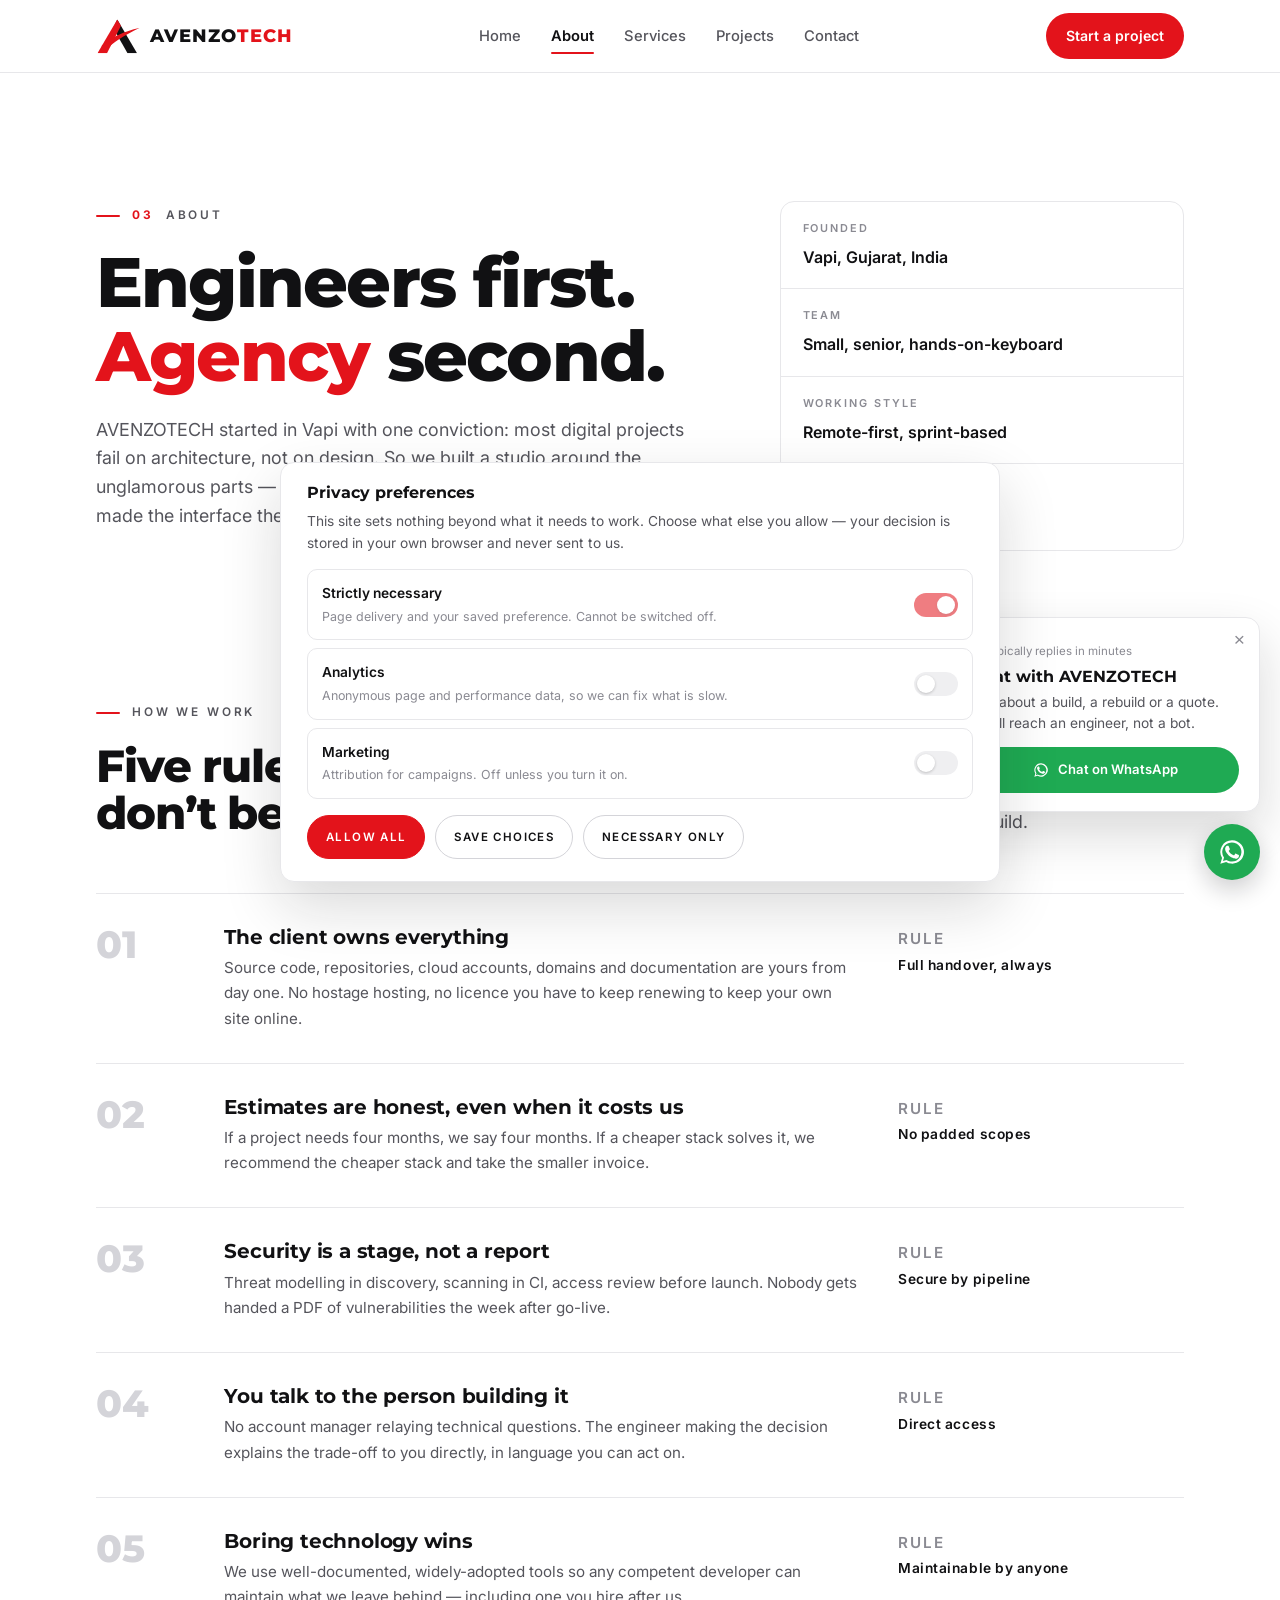
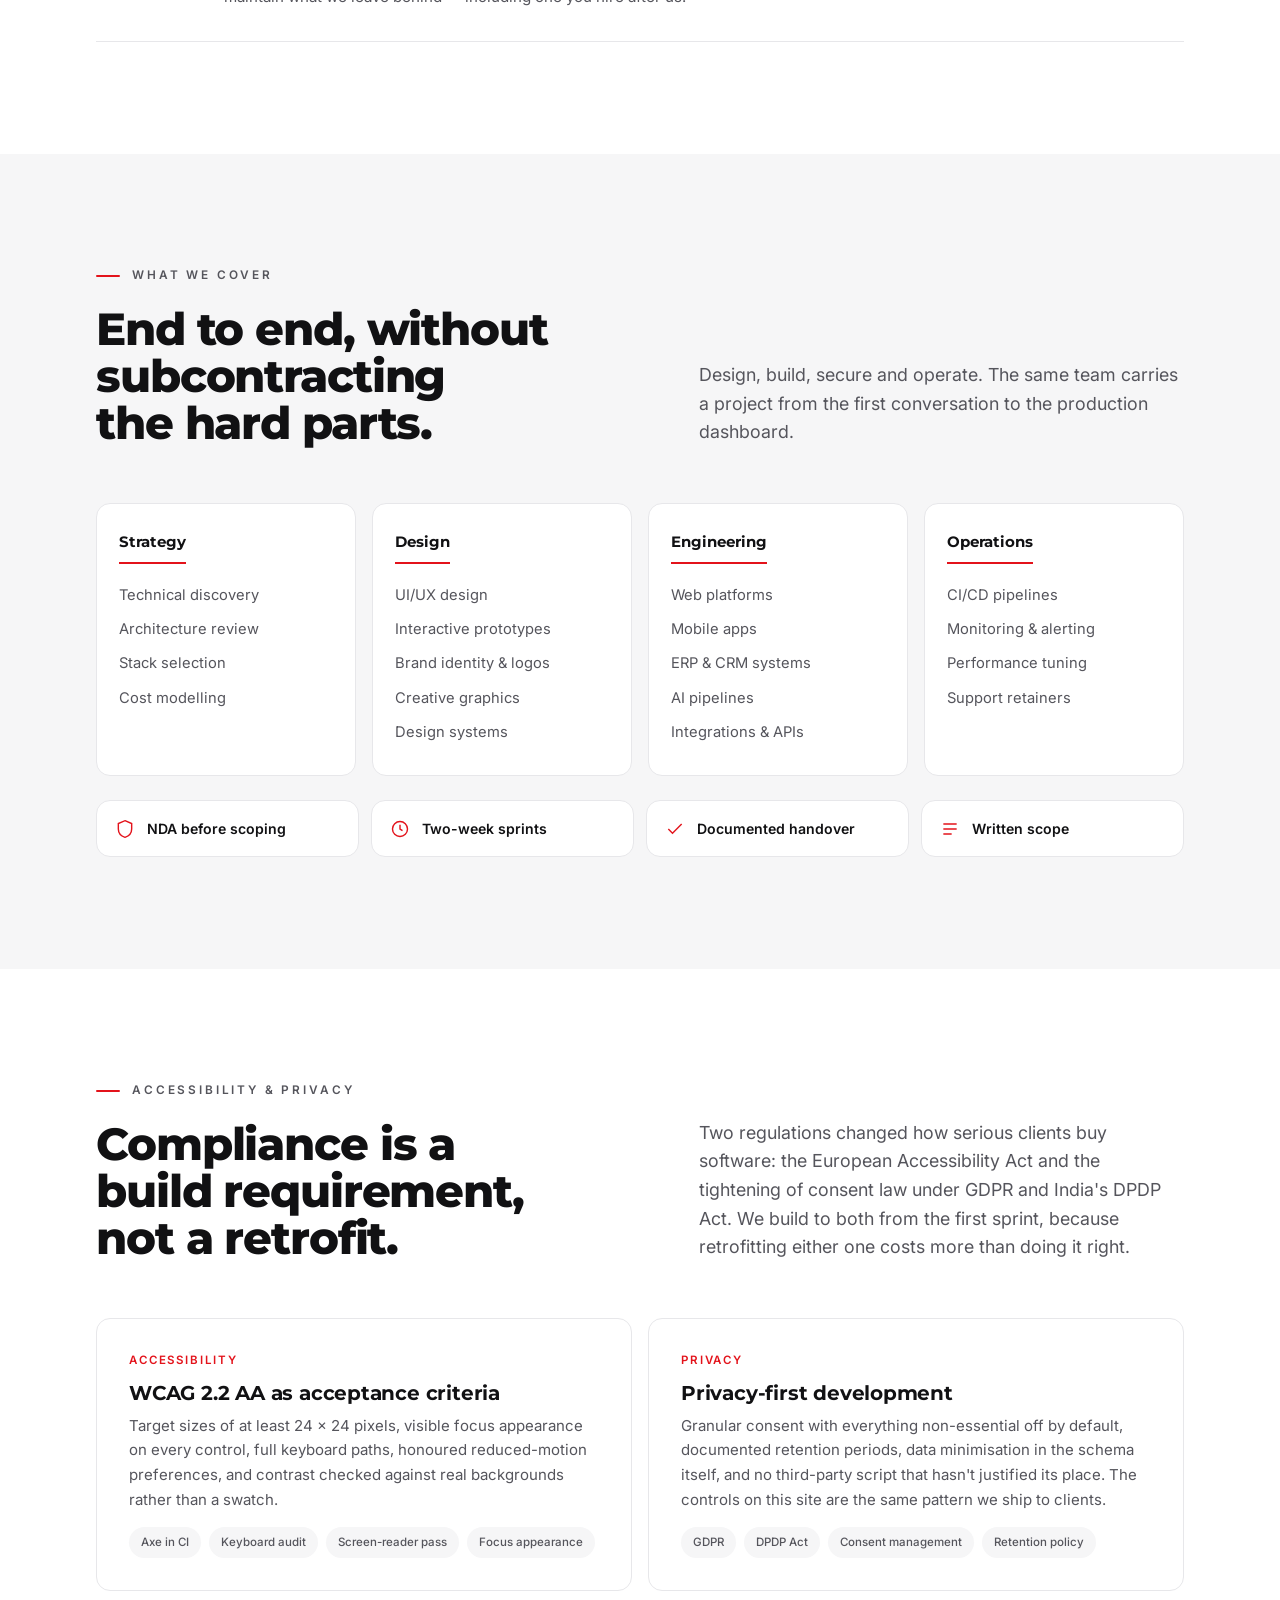
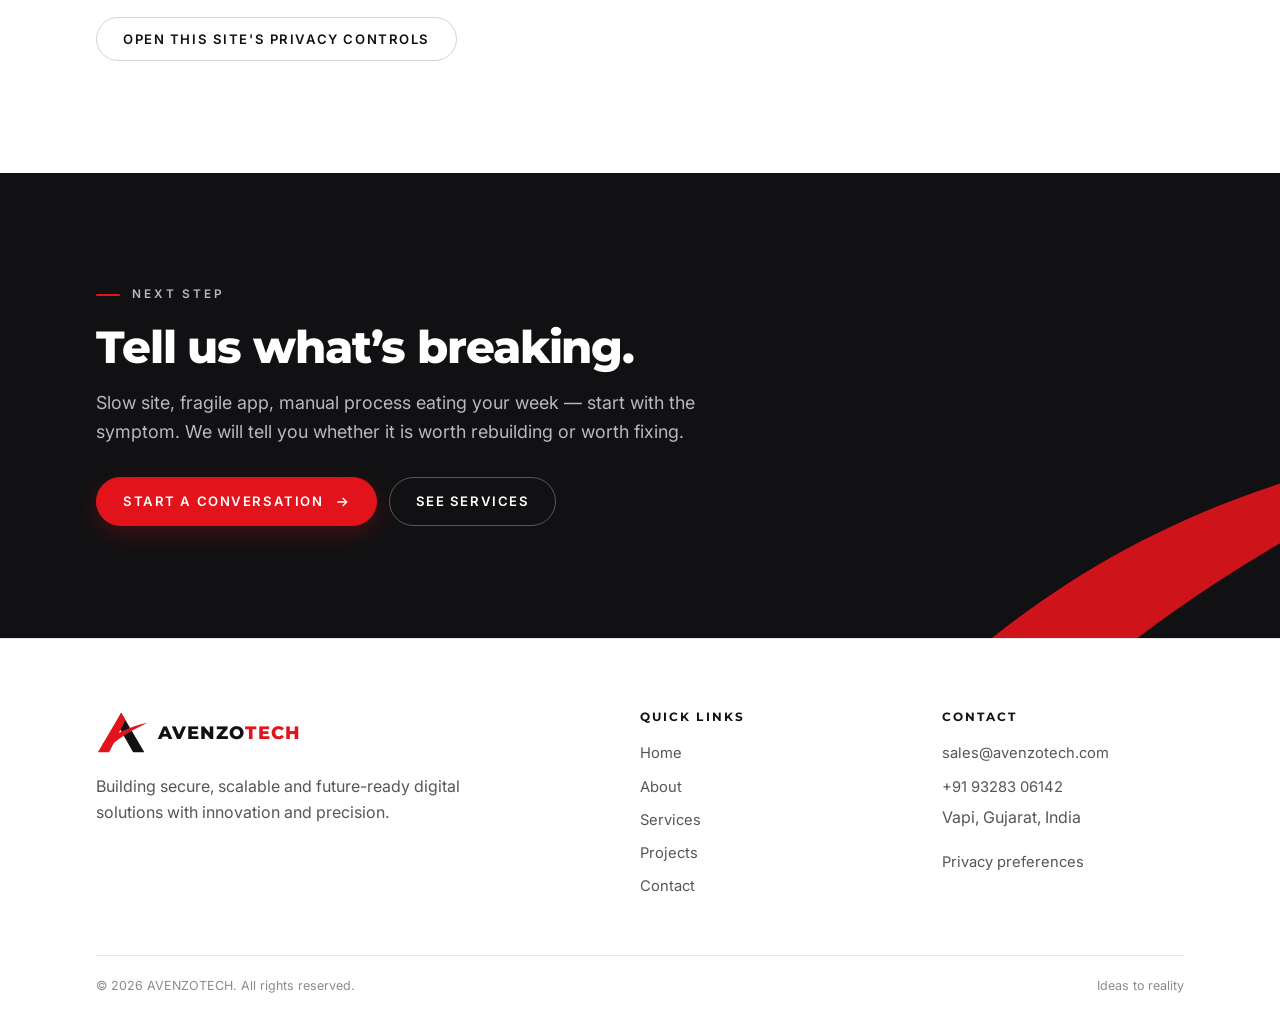
==== commit eed383b6: "Rebrand to light minimalist theme with animated new logo and design services - White/black/red palet" ====
--- a/about.html
+++ b/about.html
@@ -8,34 +8,25 @@
 <meta name="robots" content="index, follow" />
 <link rel="preconnect" href="https://fonts.googleapis.com" />
 <link rel="preconnect" href="https://fonts.gstatic.com" crossorigin />
-<link href="https://fonts.googleapis.com/css2?family=Archivo:wdth,wght@62..125,400..800&family=IBM+Plex+Mono:wght@400;500&family=IBM+Plex+Sans:wght@400;500;600&display=swap" rel="stylesheet" />
+<link href="https://fonts.googleapis.com/css2?family=Inter:wght@400;500;600;700&family=Montserrat:wght@600;700;800&display=swap" rel="stylesheet" />
 <link rel="icon" href="favicon.ico" sizes="any" />
 <link rel="icon" type="image/svg+xml" href="favicon.svg" />
 <link rel="icon" type="image/png" sizes="32x32" href="favicon-32.png" />
 <link rel="icon" type="image/png" sizes="16x16" href="favicon-16.png" />
 <link rel="apple-touch-icon" href="apple-touch-icon.png" />
 <link rel="manifest" href="site.webmanifest" />
-<meta name="theme-color" content="#09090a" />
+<meta name="theme-color" content="#ffffff" />
 <link rel="stylesheet" href="styles.css" />
+<script>try{if(!sessionStorage.getItem("avenzo.intro")&&!matchMedia("(prefers-reduced-motion: reduce)").matches){document.documentElement.classList.add("has-intro");sessionStorage.setItem("avenzo.intro","1")}}catch(e){}</script>
 </head>
 <body>
+<div class="intro" aria-hidden="true"><div class="intro__in"><svg class="logo" viewBox="0 0 120 100" aria-hidden="true" focusable="false"><path class="logo__r" d="M58 4 L112 96 L86 96 L47 27 Z"/><path class="logo__l" d="M58 4 L68 21 L30 96 L4 96 Z"/><path class="logo__s" d="M14 77 C 42 52, 78 36, 119 27 C 88 42, 58 58, 34 80 Z"/></svg><div class="intro__word">Avenzo<span>tech</span></div><div class="intro__bar"><i></i></div></div></div>
 <a class="skip" href="#main">Skip to content</a>
-<div class="fx" aria-hidden="true">
-  <div class="fx__orb fx__orb--a"></div>
-  <div class="fx__orb fx__orb--b"></div>
-  <div class="fx__grid"></div>
-  <canvas class="fx__dots"></canvas>
-  <div class="fx__scan"></div>
-</div>
-
-<div class="spine" aria-hidden="true"><div class="spine__fill"></div></div>
-<div class="spine__tag" aria-hidden="true">About</div>
-
 <header class="nav">
   <div class="shell nav__in">
-    <a class="brand" href="index.html">
-      <img class="brand__logo" src="logo.svg" alt="" width="120" height="120" />
-      <span class="brand__mark">Avenzo<span>tech</span></span>
+    <a class="brand" href="index.html" aria-label="AVENZOTECH home">
+      <svg class="logo" viewBox="0 0 120 100" aria-hidden="true" focusable="false"><path class="logo__r" d="M58 4 L112 96 L86 96 L47 27 Z"/><path class="logo__l" d="M58 4 L68 21 L30 96 L4 96 Z"/><path class="logo__s" d="M14 77 C 42 52, 78 36, 119 27 C 88 42, 58 58, 34 80 Z"/></svg>
+      <span class="brand__mark" aria-hidden="true">Avenzo<span>tech</span></span>
     </a>
     <nav class="nav__links" aria-label="Primary">
       <a href="index.html">Home</a>
@@ -55,7 +46,7 @@
   <div class="shell">
     <div class="hero__grid">
       <div>
-        <p class="eyebrow"><b>03</b> — About</p>
+        <p class="eyebrow"><b>03</b> About</p>
         <h1>Engineers first. <em>Agency</em> second.</h1>
         <p class="lede">AVENZOTECH started in Vapi with one conviction: most digital projects fail on architecture, not on design. So we built a studio around the unglamorous parts — data models, pipelines, access control — and made the interface the reward for getting those right.</p>
       </div>
@@ -141,7 +132,7 @@
       </div>
       <div class="stack__col">
         <h4>Design</h4>
-        <ul><li>UX flows</li><li>Interactive prototypes</li><li>Design systems</li><li>Accessibility passes</li></ul>
+        <ul><li>UI/UX design</li><li>Interactive prototypes</li><li>Brand identity &amp; logos</li><li>Creative graphics</li><li>Design systems</li></ul>
       </div>
       <div class="stack__col">
         <h4>Engineering</h4>
@@ -214,9 +205,9 @@
   <div class="shell">
     <div class="foot__grid">
       <div>
-        <a class="brand" href="index.html" style="margin-bottom:18px">
-      <img class="brand__logo" src="logo.svg" alt="" width="120" height="120" />
-      <span class="brand__mark">Avenzo<span>tech</span></span>
+        <a class="brand" href="index.html" aria-label="AVENZOTECH home" style="margin-bottom:18px">
+      <svg class="logo" viewBox="0 0 120 100" aria-hidden="true" focusable="false"><path class="logo__r" d="M58 4 L112 96 L86 96 L47 27 Z"/><path class="logo__l" d="M58 4 L68 21 L30 96 L4 96 Z"/><path class="logo__s" d="M14 77 C 42 52, 78 36, 119 27 C 88 42, 58 58, 34 80 Z"/></svg>
+      <span class="brand__mark" aria-hidden="true">Avenzo<span>tech</span></span>
     </a>
         <p style="max-width:38ch">Building secure, scalable and future-ready digital solutions with innovation and precision.</p>
       </div>
@@ -238,7 +229,7 @@
     </div>
     <div class="foot__bar">
       <span>© <span data-year></span> AVENZOTECH. All rights reserved.</span>
-      <span>WCAG 2.2 AA · Privacy-first</span>
+      <span>Ideas to reality</span>
     </div>
   </div>
 </footer>
--- a/styles.css
+++ b/styles.css
@@ -1,45 +1,42 @@
 /* ============================================================
-   AVENZOTECH — core stylesheet
-   Palette: muted blood red on true black
-   Type: Archivo (display) / IBM Plex Sans (body) / IBM Plex Mono (utility)
+   AVENZOTECH — core stylesheet (v4, light)
+   Palette: white, near-black, signal red
+   Type: Montserrat (display) / Inter (body + labels)
    ============================================================ */
 
 :root {
-  --void: #09090a;
-  --panel: #0f0f12;
-  --panel-2: #141418;
-  --line: rgba(255, 255, 255, 0.08);
-  --line-strong: rgba(255, 255, 255, 0.16);
-
-  --blood: #9b1b1e;
-  --blood-lift: #c0272b;
-  --blood-deep: #5e1012;
-  --blood-wash: rgba(155, 27, 30, 0.12);
-
-  --ink: #ececee;
-  --ash: #8a8a93;
-  --ash-dim: #5c5c65;
-
-  --display: "Archivo", "Helvetica Neue", Arial, sans-serif;
-  --body: "IBM Plex Sans", system-ui, -apple-system, sans-serif;
-  --mono: "IBM Plex Mono", ui-monospace, "SF Mono", monospace;
-
-  --shell: 1240px;
-  --gutter: clamp(20px, 5vw, 64px);
-  --rail: 88px;
+  --bg: #ffffff;
+  --soft: #f6f6f7;
+  --soft-2: #efeff1;
+  --line: #e7e7ea;
+  --line-strong: #d4d4d9;
+
+  --red: #e3131b;
+  --red-dark: #b80f16;
+  --red-wash: rgba(227, 19, 27, 0.07);
+
+  --ink: #111113;
+  --ash: #55555c;
+  --ash-dim: #8a8a92;
+
+  --display: "Montserrat", "Helvetica Neue", Arial, sans-serif;
+  --body: "Inter", system-ui, -apple-system, "Segoe UI", sans-serif;
+  --mono: var(--body);
+
+  --radius: 14px;
+  --shell: 1200px;
+  --gutter: clamp(16px, 5vw, 56px);
 
   --ease: cubic-bezier(0.22, 1, 0.36, 1);
 }
 
-*,
-*::before,
-*::after { box-sizing: border-box; }
+*, *::before, *::after { box-sizing: border-box; }
 
 html { scroll-behavior: smooth; -webkit-text-size-adjust: 100%; }
 
 body {
   margin: 0;
-  background: var(--void);
+  background: var(--bg);
   color: var(--ink);
   font-family: var(--body);
   font-size: 16px;
@@ -51,230 +48,205 @@
 img { max-width: 100%; display: block; }
 a { color: inherit; text-decoration: none; }
 ul { margin: 0; padding: 0; list-style: none; }
-
-::selection { background: var(--blood); color: #fff; }
-
-:focus-visible {
-  outline: 2px solid var(--blood-lift);
-  outline-offset: 3px;
-}
+[hidden] { display: none !important; }
+
+::selection { background: var(--red); color: #fff; }
+:focus-visible { outline: 2px solid var(--red); outline-offset: 3px; border-radius: 4px; }
 
 /* ---------- type ---------- */
 
 h1, h2, h3, h4 {
   font-family: var(--display);
-  font-weight: 700;
-  font-stretch: 112%;
-  line-height: 1.02;
-  letter-spacing: -0.02em;
+  font-weight: 800;
+  line-height: 1.05;
+  letter-spacing: -0.025em;
   margin: 0;
   text-wrap: balance;
 }
-
-h1 { font-size: clamp(2.6rem, 7vw, 5.1rem); }
-h2 { font-size: clamp(2rem, 4.4vw, 3.3rem); }
-h3 { font-size: clamp(1.15rem, 1.9vw, 1.45rem); font-stretch: 105%; letter-spacing: -0.01em; }
-h4 { font-size: 0.95rem; font-stretch: 100%; }
+h1 { font-size: clamp(2.4rem, 6vw, 4.4rem); }
+h2 { font-size: clamp(1.8rem, 3.8vw, 2.8rem); }
+h3 { font-size: clamp(1.1rem, 1.6vw, 1.3rem); font-weight: 700; letter-spacing: -0.01em; }
+h4 { font-size: 0.95rem; font-weight: 700; letter-spacing: 0; }
+
+h1 em, h2 em { font-style: normal; color: var(--red); }
 
 p { margin: 0 0 1rem; color: var(--ash); }
-p.lede {
-  font-size: clamp(1.02rem, 1.5vw, 1.22rem);
-  color: #b6b6bd;
-  max-width: 62ch;
-  line-height: 1.6;
-}
+p.lede { font-size: clamp(1.02rem, 1.4vw, 1.18rem); color: var(--ash); max-width: 60ch; line-height: 1.6; }
 
 .mono {
   font-family: var(--mono);
   font-size: 0.72rem;
-  letter-spacing: 0.18em;
+  font-weight: 600;
+  letter-spacing: 0.16em;
   text-transform: uppercase;
   color: var(--ash-dim);
 }
 
 .eyebrow {
-  font-family: var(--mono);
-  font-size: 0.7rem;
-  letter-spacing: 0.22em;
+  font-size: 0.74rem;
+  font-weight: 600;
+  letter-spacing: 0.24em;
   text-transform: uppercase;
-  color: var(--ash-dim);
+  color: var(--ash);
   display: flex;
   align-items: center;
+  flex-wrap: wrap;
   gap: 12px;
-  margin-bottom: 22px;
-}
-.eyebrow::before {
-  content: "";
-  width: 26px;
-  height: 1px;
-  background: var(--blood);
-}
-.eyebrow b { color: var(--blood-lift); font-weight: 500; }
+  margin-bottom: 20px;
+}
+.eyebrow::before { content: ""; width: 24px; height: 2px; background: var(--red); border-radius: 2px; }
+.eyebrow b { color: var(--red); font-weight: 700; }
+
+/* "STRATEGY | UI/UX | BRANDING | SUCCESS" line */
+.pillars { display: flex; flex-wrap: wrap; gap: 6px 14px; margin: 0 0 22px; font-size: 0.74rem; font-weight: 600; letter-spacing: 0.24em; text-transform: uppercase; color: var(--ink); }
+.pillars span + span::before { content: ""; display: inline-block; width: 2px; height: 0.95em; background: var(--red); margin-right: 14px; vertical-align: -0.12em; }
+@media (max-width: 520px) { .pillars { letter-spacing: 0.12em; gap: 6px 10px; font-size: 0.7rem; } .pillars span + span::before { margin-right: 10px; } }
 
 /* ---------- layout ---------- */
 
-.shell {
-  width: 100%;
-  max-width: var(--shell);
-  margin-inline: auto;
-  padding-inline: var(--gutter);
-}
-
+.shell { width: 100%; max-width: var(--shell); margin-inline: auto; padding-inline: var(--gutter); }
 section { position: relative; }
 
-.band {
-  padding-block: clamp(72px, 10vw, 132px);
-  border-top: 1px solid var(--line);
-}
-.band--flush { border-top: 0; }
-.band--panel { background: var(--panel); }
+.band { padding-block: clamp(64px, 9vw, 112px); }
+.band--flush { padding-top: clamp(24px, 4vw, 48px); }
+.band--panel { background: var(--soft); }
 
 .head {
   display: grid;
   grid-template-columns: minmax(0, 1fr) minmax(0, 0.9fr);
-  gap: clamp(24px, 5vw, 72px);
+  gap: clamp(20px, 5vw, 64px);
   align-items: end;
-  margin-bottom: clamp(40px, 6vw, 72px);
-}
+  margin-bottom: clamp(36px, 5vw, 56px);
+}
+.head p.lede { margin: 0; }
 @media (max-width: 860px) { .head { grid-template-columns: 1fr; align-items: start; } }
-
-/* ---------- index spine (signature) ---------- */
-
-.spine {
-  position: fixed;
-  left: 34px;
-  top: 0;
-  bottom: 0;
-  width: 1px;
-  background: var(--line);
-  z-index: 40;
-  pointer-events: none;
-}
-.spine__fill {
-  position: absolute;
-  inset: 0 auto auto 0;
-  width: 1px;
-  height: 0;
-  background: linear-gradient(180deg, var(--blood-deep), var(--blood-lift));
-}
-.spine__tag {
-  position: fixed;
-  left: 34px;
-  bottom: 46px;
-  transform-origin: left bottom;
-  transform: rotate(-90deg) translateX(0);
-  font-family: var(--mono);
-  font-size: 0.64rem;
-  letter-spacing: 0.3em;
-  text-transform: uppercase;
-  color: var(--ash-dim);
-  z-index: 40;
-  pointer-events: none;
-  white-space: nowrap;
-}
-@media (max-width: 1100px) { .spine, .spine__tag { display: none; } }
 
 /* ---------- nav ---------- */
 
 .nav {
   position: sticky;
   top: 0;
-  z-index: 60;
-  background: rgba(9, 9, 10, 0.72);
-  backdrop-filter: blur(14px);
-  -webkit-backdrop-filter: blur(14px);
+  z-index: 50;
+  background: rgba(255, 255, 255, 0.86);
+  -webkit-backdrop-filter: saturate(160%) blur(12px);
+  backdrop-filter: saturate(160%) blur(12px);
   border-bottom: 1px solid var(--line);
 }
-.nav__in {
-  display: flex;
-  align-items: center;
-  justify-content: space-between;
-  gap: 24px;
-  height: 68px;
-}
-.brand { display: flex; align-items: center; gap: 10px; }
-.brand img { height: 26px; width: auto; }
-.brand__mark {
-  font-family: var(--display);
-  font-weight: 700;
-  font-stretch: 118%;
-  letter-spacing: 0.02em;
-  font-size: 1.05rem;
-}
-.brand__mark span { color: var(--blood-lift); }
-
-.nav__links { display: flex; align-items: center; gap: 4px; }
+.nav__in { display: flex; align-items: center; justify-content: space-between; gap: 20px; height: 72px; }
+.nav__links { display: flex; align-items: center; gap: 2px; }
 .nav__links a {
-  font-family: var(--mono);
-  font-size: 0.72rem;
-  letter-spacing: 0.14em;
-  text-transform: uppercase;
+  position: relative;
+  padding: 10px 14px;
+  font-size: 0.92rem;
+  font-weight: 500;
   color: var(--ash);
-  padding: 9px 14px;
-  border-radius: 2px;
-  transition: color 0.25s var(--ease), background 0.25s var(--ease);
-}
-.nav__links a:hover { color: var(--ink); background: rgba(255, 255, 255, 0.04); }
-.nav__links a[aria-current="page"] { color: var(--ink); }
+  border-radius: 999px;
+  transition: color 0.2s, background 0.2s;
+}
+.nav__links a:hover { color: var(--ink); }
+.nav__links a[aria-current="page"] { color: var(--ink); font-weight: 600; }
 .nav__links a[aria-current="page"]::after {
-  content: "";
-  display: block;
-  height: 1px;
-  margin-top: 6px;
-  background: var(--blood-lift);
-}
-
+  content: ""; position: absolute; left: 14px; right: 14px; bottom: 4px; height: 2px; background: var(--red); border-radius: 2px;
+}
 .nav__cta {
-  font-family: var(--mono);
-  font-size: 0.7rem;
-  letter-spacing: 0.14em;
-  text-transform: uppercase;
-  padding: 10px 18px;
-  border: 1px solid var(--line-strong);
-  color: var(--ink);
-  transition: border-color 0.25s var(--ease), background 0.25s var(--ease);
-}
-.nav__cta:hover { border-color: var(--blood); background: var(--blood-wash); }
-
-.burger {
-  display: none;
-  background: none;
-  border: 1px solid var(--line-strong);
-  color: var(--ink);
-  width: 42px;
-  height: 38px;
-  cursor: pointer;
-  padding: 0;
-}
-.burger span {
-  display: block;
-  width: 16px;
-  height: 1px;
-  margin: 4px auto;
-  background: currentColor;
-  transition: transform 0.3s var(--ease), opacity 0.2s;
-}
+  padding: 11px 20px;
+  border-radius: 999px;
+  background: var(--red);
+  color: #fff;
+  font-size: 0.88rem;
+  font-weight: 600;
+  transition: background 0.2s, transform 0.2s var(--ease);
+}
+.nav__cta:hover { background: var(--red-dark); transform: translateY(-1px); }
+
+.burger { display: none; width: 44px; height: 44px; background: none; border: 0; cursor: pointer; padding: 0; position: relative; }
+.burger span { position: absolute; left: 12px; right: 12px; height: 2px; background: var(--ink); border-radius: 2px; transition: transform 0.3s var(--ease), opacity 0.2s; }
+.burger span:nth-child(1) { top: 16px; }
+.burger span:nth-child(2) { top: 21px; }
+.burger span:nth-child(3) { top: 26px; }
 .nav.is-open .burger span:nth-child(1) { transform: translateY(5px) rotate(45deg); }
 .nav.is-open .burger span:nth-child(2) { opacity: 0; }
 .nav.is-open .burger span:nth-child(3) { transform: translateY(-5px) rotate(-45deg); }
 
 @media (max-width: 900px) {
   .burger { display: block; }
+  .nav__cta { display: none; }
   .nav__links {
     position: absolute;
-    inset: 68px 0 auto;
+    top: 72px; left: 0; right: 0;
     flex-direction: column;
     align-items: stretch;
     gap: 0;
-    background: var(--panel);
+    padding: 8px var(--gutter) 20px;
+    background: #fff;
     border-bottom: 1px solid var(--line);
-    padding: 8px var(--gutter) 20px;
-    display: none;
+    box-shadow: 0 18px 30px rgba(0, 0, 0, 0.06);
+    transform: translateY(-8px);
+    opacity: 0;
+    pointer-events: none;
+    transition: opacity 0.25s, transform 0.3s var(--ease);
   }
-  .nav.is-open .nav__links { display: flex; }
-  .nav__links a { padding: 14px 0; border-bottom: 1px solid var(--line); font-size: 0.8rem; }
-  .nav__cta { display: none; }
-}
+  .nav.is-open .nav__links { opacity: 1; transform: none; pointer-events: auto; }
+  .nav__links a { padding: 14px 4px; border-radius: 0; border-bottom: 1px solid var(--line); font-size: 1rem; }
+  .nav__links a[aria-current="page"]::after { left: auto; right: 4px; top: 50%; bottom: auto; width: 6px; height: 6px; border-radius: 50%; }
+}
+
+/* ---------- brand + animated logo ---------- */
+
+.brand { display: inline-flex; align-items: center; gap: 10px; }
+.logo { display: block; width: 44px; height: auto; flex: none; overflow: visible; }
+.logo__l { fill: var(--red); }
+.logo__r { fill: var(--ink); }
+.logo__s { fill: var(--red); }
+.brand__mark {
+  display: block;
+  font-family: var(--display);
+  font-weight: 800;
+  font-size: 1.12rem;
+  letter-spacing: 0.06em;
+  line-height: 1;
+  text-transform: uppercase;
+  color: var(--ink);
+}
+.brand__mark span { color: var(--red); }
+.foot .logo { width: 52px; }
+
+/* build-in: left leg rises, right leg drops, swoosh sweeps across */
+.logo__l { animation: av-rise 0.7s var(--ease) both; }
+.logo__r { animation: av-drop 0.7s var(--ease) 0.15s both; }
+.logo__s { animation: av-sweep 0.75s var(--ease) 0.45s both; }
+.brand__mark { animation: av-fade 0.8s var(--ease) 0.55s both; }
+.brand:hover .logo__s { animation: av-sweep-2 0.75s var(--ease) both; }
+.brand:hover .logo { transform: translateY(-1px); }
+.logo { transition: transform 0.4s var(--ease); }
+
+@keyframes av-rise   { from { clip-path: inset(100% 0 0 0); } to { clip-path: inset(0 0 0 0); } }
+@keyframes av-drop   { from { clip-path: inset(0 0 100% 0); } to { clip-path: inset(0 0 0 0); } }
+@keyframes av-sweep  { from { clip-path: inset(0 100% 0 0); } to { clip-path: inset(0 0 0 0); } }
+@keyframes av-sweep-2 { from { clip-path: inset(0 100% 0 0); } to { clip-path: inset(0 0 0 0); } }
+@keyframes av-fade   { from { opacity: 0; transform: translateX(-6px); } to { opacity: 1; transform: none; } }
+
+/* ---------- intro splash (first visit per session) ---------- */
+
+.intro { display: none; }
+.has-intro .intro {
+  position: fixed; inset: 0; z-index: 200;
+  display: grid; place-items: center;
+  background: #fff;
+  animation: intro-out 0.6s var(--ease) 1.9s forwards;
+}
+.has-intro .intro .logo { width: clamp(96px, 16vw, 140px); }
+.intro__in { display: grid; justify-items: center; gap: 18px; }
+.intro__word {
+  font-family: var(--display); font-weight: 800; letter-spacing: 0.32em; text-transform: uppercase;
+  font-size: clamp(1rem, 2.4vw, 1.35rem); padding-left: 0.32em; color: var(--ink);
+  animation: av-fade 0.8s var(--ease) 0.9s both;
+}
+.intro__word span { color: var(--red); }
+.intro__bar { width: 120px; height: 2px; background: var(--line); border-radius: 2px; overflow: hidden; }
+.intro__bar i { display: block; height: 100%; background: var(--red); transform-origin: left; animation: intro-bar 1.7s var(--ease) both; }
+@keyframes intro-bar { from { transform: scaleX(0); } to { transform: scaleX(1); } }
+@keyframes intro-out { to { opacity: 0; visibility: hidden; transform: translateY(-12px); } }
 
 /* ---------- buttons ---------- */
 
@@ -282,910 +254,403 @@
   display: inline-flex;
   align-items: center;
   gap: 10px;
-  font-family: var(--mono);
-  font-size: 0.74rem;
-  letter-spacing: 0.16em;
-  text-transform: uppercase;
-  padding: 15px 26px;
-  border: 1px solid transparent;
-  cursor: pointer;
-  transition: background 0.3s var(--ease), border-color 0.3s var(--ease), color 0.3s var(--ease), transform 0.3s var(--ease);
-}
-.btn svg { width: 14px; height: 14px; flex: none; transition: transform 0.3s var(--ease); }
-.btn:hover svg { transform: translateX(4px); }
-.btn--solid { background: var(--blood); color: #fff; }
-.btn--solid:hover { background: var(--blood-lift); }
-.btn--ghost { border-color: var(--line-strong); color: var(--ink); }
-.btn--ghost:hover { border-color: var(--blood); background: var(--blood-wash); }
-
-.btns { display: flex; flex-wrap: wrap; gap: 14px; }
-
-/* ---------- hero ---------- */
-
-.hero {
-  position: relative;
-  padding-block: clamp(84px, 13vw, 168px) clamp(56px, 8vw, 104px);
-  overflow: hidden;
-}
-.hero::before {
-  content: "";
-  position: absolute;
-  top: -30%;
-  right: -12%;
-  width: 62vw;
-  height: 62vw;
-  max-width: 820px;
-  max-height: 820px;
-  background: radial-gradient(circle, rgba(155, 27, 30, 0.20), transparent 62%);
-  filter: blur(30px);
-  pointer-events: none;
-}
-.hero::after {
-  content: "";
-  position: absolute;
-  inset: 0;
-  background-image: linear-gradient(var(--line) 1px, transparent 1px),
-                    linear-gradient(90deg, var(--line) 1px, transparent 1px);
-  background-size: 88px 88px;
-  mask-image: radial-gradient(circle at 60% 40%, #000, transparent 72%);
-  -webkit-mask-image: radial-gradient(circle at 60% 40%, #000, transparent 72%);
-  opacity: 0.5;
-  pointer-events: none;
-}
-.hero .shell { position: relative; z-index: 2; }
-.hero h1 { margin-bottom: 26px; }
-.hero h1 em {
-  font-style: normal;
-  color: transparent;
-  -webkit-text-stroke: 1px var(--blood-lift);
-}
-.hero__grid {
-  display: grid;
-  grid-template-columns: minmax(0, 1.35fr) minmax(0, 1fr);
-  gap: clamp(30px, 6vw, 76px);
-  align-items: end;
-}
-@media (max-width: 900px) { .hero__grid { grid-template-columns: 1fr; } }
-
-.facts { display: grid; gap: 1px; background: var(--line); border: 1px solid var(--line); }
-.facts div { background: var(--void); padding: 18px 20px; }
-.facts dt { font-family: var(--mono); font-size: 0.66rem; letter-spacing: 0.2em; text-transform: uppercase; color: var(--ash-dim); }
-.facts dd {
-  margin: 6px 0 0;
-  font-family: var(--display);
-  font-stretch: 108%;
+  min-height: 48px;
+  padding: 13px 26px;
+  border: 1.5px solid transparent;
+  border-radius: 999px;
+  background: transparent;
+  color: var(--ink);
+  font-family: var(--body);
+  font-size: 0.82rem;
   font-weight: 600;
-  font-size: 1.02rem;
-}
-
-.marker {
-  font-family: var(--mono);
-  font-size: 0.66rem;
-  letter-spacing: 0.2em;
-  color: var(--blood-lift);
-}
-
-/* ---------- capability cards ---------- */
-
-.caps { display: grid; gap: 1px; background: var(--line); border-block: 1px solid var(--line); }
-.cap {
-  background: var(--void);
-  padding: clamp(28px, 3.6vw, 44px);
-  display: grid;
-  grid-template-columns: 54px minmax(0, 1.15fr) minmax(0, 1fr);
-  gap: clamp(20px, 3vw, 44px);
-  align-items: start;
-  transition: background 0.4s var(--ease);
-  position: relative;
-}
-.cap::after {
-  content: "";
-  position: absolute;
-  left: 0; top: 0; bottom: 0;
-  width: 2px;
-  background: var(--blood);
-  transform: scaleY(0);
-  transform-origin: top;
-  transition: transform 0.45s var(--ease);
-}
-.cap:hover { background: var(--panel); }
-.cap:hover::after { transform: scaleY(1); }
-@media (max-width: 860px) {
-  .cap { grid-template-columns: 1fr; gap: 18px; }
-}
-
-.cap__icon { color: var(--blood-lift); }
-.cap__icon svg { width: 40px; height: 40px; }
-.cap__num { font-family: var(--mono); font-size: 0.66rem; color: var(--ash-dim); margin-top: 10px; letter-spacing: 0.18em; }
-.cap h3 { margin-bottom: 12px; }
-.cap p { margin-bottom: 18px; }
-
-.tags { display: flex; flex-wrap: wrap; gap: 7px; }
-.tags span {
-  font-family: var(--mono);
-  font-size: 0.63rem;
-  letter-spacing: 0.1em;
-  text-transform: uppercase;
-  color: var(--ash);
-  border: 1px solid var(--line);
-  padding: 5px 9px;
-}
-
-.deliver { display: grid; gap: 9px; margin-bottom: 20px; }
-.deliver li {
-  display: grid;
-  grid-template-columns: 16px 1fr;
-  gap: 10px;
-  font-size: 0.9rem;
-  color: var(--ash);
-  align-items: baseline;
-}
-.deliver li::before {
-  content: "";
-  width: 6px;
-  height: 6px;
-  border: 1px solid var(--blood);
-  transform: rotate(45deg);
-  translate: 4px 0;
-}
-
-.proof-link {
-  display: inline-flex;
-  align-items: center;
-  gap: 9px;
-  font-family: var(--mono);
-  font-size: 0.68rem;
   letter-spacing: 0.12em;
   text-transform: uppercase;
-  color: var(--ink);
-  border-bottom: 1px solid var(--blood);
-  padding-bottom: 5px;
-  transition: gap 0.3s var(--ease), color 0.3s var(--ease);
-}
-.proof-link:hover { gap: 15px; color: var(--blood-lift); }
+  cursor: pointer;
+  -webkit-appearance: none;
+  appearance: none;
+  transition: background 0.2s, color 0.2s, border-color 0.2s, transform 0.2s var(--ease), box-shadow 0.25s;
+}
+.btn svg { width: 16px; height: 16px; flex: none; transition: transform 0.3s var(--ease); }
+.btn:hover svg { transform: translateX(4px); }
+.btn:active { transform: translateY(1px) scale(0.99); }
+.btn--solid { background: var(--red); color: #fff; border-color: var(--red); box-shadow: 0 8px 22px rgba(227, 19, 27, 0.22); }
+.btn--solid:hover { background: var(--red-dark); border-color: var(--red-dark); color: #fff; }
+.btn--ghost { background: #fff; color: var(--ink); border-color: var(--line-strong); }
+.btn--ghost:hover { border-color: var(--ink); color: var(--ink); }
+.btns { display: flex; flex-wrap: wrap; gap: 12px; }
+
+/* ---------- hero ---------- */
+
+.hero { padding-block: clamp(56px, 9vw, 112px) clamp(48px, 7vw, 88px); overflow: hidden; }
+.hero h1 { margin-bottom: 22px; }
+.hero__grid { display: grid; grid-template-columns: minmax(0, 1.2fr) minmax(0, 0.8fr); gap: clamp(32px, 6vw, 80px); align-items: center; }
+@media (max-width: 900px) { .hero__grid { grid-template-columns: 1fr; } }
+
+/* big animated mark on the home hero */
+.hero__mark { position: relative; display: grid; justify-items: center; gap: 28px; }
+.hero__mark .logo { width: min(100%, 320px); filter: drop-shadow(0 24px 30px rgba(17, 17, 19, 0.12)); }
+.hero__mark .logo__l { animation-duration: 1s; animation-delay: 0.2s; }
+.hero__mark .logo__r { animation-duration: 1s; animation-delay: 0.45s; }
+.hero__mark .logo__s { animation: av-sweep 1s var(--ease) 0.9s both, swoosh-float 5s ease-in-out 2s infinite; transform-box: fill-box; transform-origin: left center; }
+@keyframes swoosh-float { 0%, 100% { transform: rotate(0deg); } 50% { transform: rotate(-3deg) translateY(-2px); } }
+.hero__mark::before {
+  content: ""; position: absolute; width: 78%; aspect-ratio: 1; top: 4%; border-radius: 50%;
+  background: radial-gradient(circle, var(--red-wash), transparent 70%);
+  z-index: -1;
+}
+.tagline { display: flex; gap: 18px; align-items: stretch; }
+.tagline::before { content: ""; width: 2px; background: var(--red); border-radius: 2px; }
+.tagline p { margin: 0; font-size: 0.82rem; font-weight: 600; letter-spacing: 0.4em; line-height: 2; text-transform: uppercase; color: var(--ink); }
+@media (max-width: 900px) { .hero__mark { order: -1; } .hero__mark .logo { width: 180px; } .tagline { display: none; } }
+
+.facts { display: grid; gap: 0; border: 1px solid var(--line); border-radius: var(--radius); overflow: hidden; background: #fff; }
+.facts div { padding: 18px 22px; border-bottom: 1px solid var(--line); }
+.facts div:last-child { border-bottom: 0; }
+.facts dt { font-size: 0.68rem; font-weight: 600; letter-spacing: 0.18em; text-transform: uppercase; color: var(--ash-dim); }
+.facts dd { margin: 6px 0 0; font-weight: 600; color: var(--ink); }
+
+/* ---------- feature tiles (hero) ---------- */
+
+.tiles { display: grid; grid-template-columns: repeat(4, 1fr); gap: 14px; margin-top: clamp(40px, 6vw, 64px); }
+@media (max-width: 900px) { .tiles { grid-template-columns: repeat(2, 1fr); } }
+.tile {
+  border: 1px solid var(--line);
+  border-radius: var(--radius);
+  padding: 22px 18px;
+  text-align: center;
+  background: #fff;
+  transition: border-color 0.25s, transform 0.3s var(--ease), box-shadow 0.3s;
+}
+.tile:hover { border-color: var(--red); transform: translateY(-3px); box-shadow: 0 14px 30px rgba(17, 17, 19, 0.06); }
+.tile svg { width: 36px; height: 36px; color: var(--red); margin: 0 auto 12px; display: block; }
+.tile b { display: block; font-size: 0.78rem; font-weight: 700; letter-spacing: 0.08em; text-transform: uppercase; line-height: 1.35; }
+
+/* ---------- service list (services page) ---------- */
+
+.caps { display: grid; gap: 16px; }
+.cap {
+  display: grid;
+  grid-template-columns: 90px minmax(0, 1fr) minmax(0, 0.55fr);
+  gap: clamp(20px, 4vw, 48px);
+  padding: clamp(24px, 3.5vw, 40px);
+  border: 1px solid var(--line);
+  border-radius: var(--radius);
+  background: #fff;
+  transition: border-color 0.3s, box-shadow 0.3s;
+}
+.cap:hover { border-color: var(--line-strong); box-shadow: 0 18px 40px rgba(17, 17, 19, 0.05); }
+@media (max-width: 860px) { .cap { grid-template-columns: 1fr; } }
+.cap__icon { color: var(--red); }
+.cap__icon svg { width: 44px; height: 44px; }
+.cap__num { font-size: 0.72rem; font-weight: 700; letter-spacing: 0.16em; color: var(--ash-dim); margin: 12px 0 0; }
+.cap h3 { margin-bottom: 12px; font-size: clamp(1.25rem, 2vw, 1.55rem); }
+.cap p { margin-bottom: 18px; }
+.cap__icon svg path, .cap__icon svg rect, .cap__icon svg circle { stroke-dasharray: 220; stroke-dashoffset: 0; }
+.cap:hover .cap__icon svg path, .cap:hover .cap__icon svg rect, .cap:hover .cap__icon svg circle { animation: trace 1.1s var(--ease) forwards; }
+@keyframes trace { from { stroke-dashoffset: 220; } to { stroke-dashoffset: 0; } }
+
+.tags { display: flex; flex-wrap: wrap; gap: 8px; align-content: flex-start; }
+.tags span {
+  font-size: 0.72rem;
+  font-weight: 500;
+  color: var(--ash);
+  background: var(--soft);
+  border-radius: 999px;
+  padding: 6px 12px;
+  transition: color 0.2s, background 0.2s;
+}
+.tags span:hover { color: var(--red); background: var(--red-wash); }
+
+.deliver { display: grid; gap: 8px; margin-bottom: 4px; }
+.deliver li { position: relative; padding-left: 20px; font-size: 0.94rem; color: var(--ink); }
+.deliver li::before { content: ""; position: absolute; left: 0; top: 0.62em; width: 8px; height: 2px; background: var(--red); }
+
+.proof-link { display: inline-flex; align-items: center; gap: 8px; margin-top: auto; padding-top: 12px; font-size: 0.82rem; font-weight: 600; color: var(--ink); transition: gap 0.25s var(--ease), color 0.2s; }
+.proof-link:hover { gap: 12px; color: var(--red); }
+.proof-link svg { width: 14px; height: 14px; flex: none; }
 
 /* ---------- marquee ---------- */
 
-.marquee {
-  border-block: 1px solid var(--line);
-  padding-block: 20px;
-  overflow: hidden;
-  background: var(--void);
-  mask-image: linear-gradient(90deg, transparent, #000 8%, #000 92%, transparent);
-  -webkit-mask-image: linear-gradient(90deg, transparent, #000 8%, #000 92%, transparent);
-}
-.marquee__track {
-  display: flex;
-  width: max-content;
-  gap: 46px;
-  animation: slide 38s linear infinite;
-}
+.marquee { overflow: hidden; border-block: 1px solid var(--line); padding-block: 18px; mask-image: linear-gradient(90deg, transparent, #000 8%, #000 92%, transparent); -webkit-mask-image: linear-gradient(90deg, transparent, #000 8%, #000 92%, transparent); }
+.marquee__track { display: flex; width: max-content; animation: slide 40s linear infinite; }
 .marquee:hover .marquee__track { animation-play-state: paused; }
-.marquee__track span {
-  font-family: var(--display);
-  font-stretch: 112%;
-  font-weight: 600;
-  font-size: 1.1rem;
-  color: var(--ash-dim);
-  display: flex;
-  align-items: center;
-  gap: 46px;
-  white-space: nowrap;
-  transition: color 0.3s;
-}
-.marquee__track span::after {
-  content: "";
-  width: 5px;
-  height: 5px;
-  background: var(--blood);
-  transform: rotate(45deg);
-}
-.marquee__track span:hover { color: var(--ink); }
+.marquee__track span { display: inline-flex; align-items: center; gap: 28px; padding-right: 28px; font-family: var(--display); font-weight: 700; font-size: 1.05rem; color: var(--ash-dim); white-space: nowrap; }
+.marquee__track span::after { content: ""; width: 6px; height: 6px; background: var(--red); border-radius: 50%; }
 @keyframes slide { to { transform: translateX(-50%); } }
 
-/* ---------- stack grid ---------- */
-
-.stack { display: grid; grid-template-columns: repeat(4, 1fr); gap: 1px; background: var(--line); border: 1px solid var(--line); }
-@media (max-width: 900px) { .stack { grid-template-columns: repeat(2, 1fr); } }
-@media (max-width: 520px) { .stack { grid-template-columns: 1fr; } }
-.stack__col { background: var(--void); padding: 28px 24px 30px; }
-.stack__col h4 {
-  font-family: var(--mono);
-  font-size: 0.68rem;
-  letter-spacing: 0.2em;
-  text-transform: uppercase;
-  color: var(--blood-lift);
-  font-weight: 500;
-  margin-bottom: 18px;
-  padding-bottom: 14px;
-  border-bottom: 1px solid var(--line);
-}
-.stack__col li {
-  font-size: 0.92rem;
-  color: var(--ash);
-  padding: 7px 0;
-  transition: color 0.25s, padding-left 0.25s var(--ease);
-}
-.stack__col li:hover { color: var(--ink); padding-left: 6px; }
-
-/* ---------- delivery flow ---------- */
-
-.flow { display: grid; gap: 0; }
+/* ---------- stack ---------- */
+
+.stack { display: grid; grid-template-columns: repeat(auto-fit, minmax(190px, 1fr)); gap: 16px; }
+.stack__col { background: #fff; border: 1px solid var(--line); border-radius: var(--radius); padding: 24px 22px 26px; }
+.stack__col h4 { margin-bottom: 14px; padding-bottom: 12px; border-bottom: 2px solid var(--red); display: inline-block; }
+.stack__col li { padding: 5px 0; font-size: 0.92rem; color: var(--ash); }
+
+/* ---------- flow ---------- */
+
+.flow { display: grid; }
 .flow__step {
   display: grid;
-  grid-template-columns: 128px minmax(0, 1fr) minmax(0, 0.85fr);
-  gap: clamp(18px, 4vw, 56px);
-  padding-block: clamp(26px, 3.4vw, 40px);
+  grid-template-columns: 90px minmax(0, 1fr) minmax(0, 0.45fr);
+  gap: clamp(16px, 3vw, 40px);
+  padding: clamp(22px, 3vw, 32px) 0;
   border-top: 1px solid var(--line);
   align-items: start;
-  transition: background 0.35s var(--ease);
 }
 .flow__step:last-child { border-bottom: 1px solid var(--line); }
-.flow__step:hover { background: var(--panel); }
-.flow__step:hover .flow__n { color: var(--blood-lift); -webkit-text-stroke-color: var(--blood-lift); }
-@media (max-width: 860px) { .flow__step { grid-template-columns: 64px 1fr; } .flow__step > :last-child { grid-column: 2; } }
-
-.flow__n {
-  font-family: var(--display);
-  font-stretch: 118%;
-  font-weight: 700;
-  font-size: clamp(2.4rem, 5vw, 3.6rem);
-  line-height: 0.85;
-  color: transparent;
-  -webkit-text-stroke: 1px var(--ash-dim);
-  transition: color 0.35s, -webkit-text-stroke-color 0.35s;
-}
-.flow h3 { margin-bottom: 10px; }
-.flow p { margin: 0; font-size: 0.94rem; }
-.flow__out {
-  font-family: var(--mono);
-  font-size: 0.68rem;
-  letter-spacing: 0.1em;
-  color: var(--ash-dim);
-  line-height: 1.9;
-  text-transform: uppercase;
-}
-.flow__out b { color: var(--ink); font-weight: 400; }
-
-/* ---------- work / project cards ---------- */
-
-.grid-3 { display: grid; grid-template-columns: repeat(3, 1fr); gap: clamp(16px, 2vw, 24px); }
-.grid-2 { display: grid; grid-template-columns: repeat(2, 1fr); gap: clamp(16px, 2vw, 24px); }
+@media (max-width: 860px) { .flow__step { grid-template-columns: 56px 1fr; } .flow__out { grid-column: 2; } }
+.flow__n { font-family: var(--display); font-weight: 800; font-size: clamp(1.8rem, 3vw, 2.4rem); line-height: 1; color: var(--line-strong); transition: color 0.3s; }
+.flow__step:hover .flow__n { color: var(--red); }
+.flow h3 { margin-bottom: 8px; }
+.flow p { margin: 0; font-size: 0.95rem; }
+.flow__out { font-size: 0.7rem; font-weight: 600; letter-spacing: 0.14em; text-transform: uppercase; color: var(--ash-dim); line-height: 1.7; }
+.flow__out b { color: var(--ink); font-weight: 600; letter-spacing: 0.04em; text-transform: none; font-size: 0.86rem; }
+
+/* ---------- cards ---------- */
+
+.grid-3 { display: grid; grid-template-columns: repeat(3, 1fr); gap: 16px; }
+.grid-2 { display: grid; grid-template-columns: repeat(2, 1fr); gap: 16px; }
+.grid-4 { display: grid; grid-template-columns: repeat(4, 1fr); gap: 16px; }
+@media (max-width: 1000px) { .grid-4 { grid-template-columns: repeat(2, 1fr); } }
 @media (max-width: 900px) { .grid-3 { grid-template-columns: repeat(2, 1fr); } }
-@media (max-width: 620px) { .grid-3, .grid-2 { grid-template-columns: 1fr; } }
+@media (max-width: 620px) { .grid-3, .grid-2, .grid-4 { grid-template-columns: 1fr; } }
 
 .card {
-  background: var(--panel);
-  border: 1px solid var(--line);
-  padding: clamp(24px, 3vw, 34px);
   display: flex;
   flex-direction: column;
-  gap: 14px;
-  transition: border-color 0.35s var(--ease), transform 0.35s var(--ease), background 0.35s var(--ease);
-}
-.card:hover { border-color: var(--blood); transform: translateY(-4px); background: var(--panel-2); }
-.card__top { display: flex; align-items: center; justify-content: space-between; gap: 14px; }
-.card__icon { color: var(--blood-lift); }
-.card__icon svg { width: 30px; height: 30px; }
-.card p { margin: 0; font-size: 0.93rem; }
-.card ul { display: grid; gap: 7px; margin-top: auto; padding-top: 6px; }
-.card ul li { font-family: var(--mono); font-size: 0.68rem; letter-spacing: 0.08em; color: var(--ash-dim); text-transform: uppercase; }
-.card ul li::before { content: "— "; color: var(--blood); }
-
-.metric {
-  font-family: var(--display);
-  font-stretch: 112%;
-  font-weight: 700;
-  font-size: 1.9rem;
-  color: var(--ink);
-  line-height: 1;
-}
-.metric small { display: block; font-family: var(--mono); font-size: 0.64rem; letter-spacing: 0.18em; color: var(--ash-dim); margin-top: 8px; text-transform: uppercase; font-weight: 400; }
-
-/* ---------- trust ---------- */
-
-.badges { display: grid; grid-template-columns: repeat(auto-fit, minmax(170px, 1fr)); gap: 1px; background: var(--line); border: 1px solid var(--line); }
-.badge {
-  background: var(--void);
-  padding: 24px 20px;
-  display: flex;
-  align-items: center;
   gap: 12px;
-  font-family: var(--mono);
-  font-size: 0.7rem;
-  letter-spacing: 0.12em;
-  text-transform: uppercase;
-  color: var(--ash);
-  transition: color 0.3s, background 0.3s;
-}
-.badge:hover { color: var(--ink); background: var(--panel); }
-.badge svg { width: 20px; height: 20px; color: var(--blood-lift); flex: none; }
-
-.quote {
+  padding: clamp(22px, 2.6vw, 30px);
   border: 1px solid var(--line);
-  border-left: 2px solid var(--blood);
-  background: var(--panel);
-  padding: clamp(28px, 4vw, 46px);
-}
-.quote blockquote {
-  margin: 0 0 22px;
-  font-family: var(--display);
-  font-stretch: 105%;
-  font-weight: 500;
-  font-size: clamp(1.15rem, 2.2vw, 1.6rem);
-  line-height: 1.35;
-  letter-spacing: -0.01em;
-}
-.quote figcaption { font-family: var(--mono); font-size: 0.7rem; letter-spacing: 0.14em; text-transform: uppercase; color: var(--ash-dim); }
-.quote figcaption b { color: var(--ink); font-weight: 400; display: block; margin-bottom: 4px; }
+  border-radius: var(--radius);
+  background: #fff;
+  transition: border-color 0.3s, transform 0.35s var(--ease), box-shadow 0.35s;
+}
+.card:hover { border-color: var(--red); transform: translateY(-4px); box-shadow: 0 18px 40px rgba(17, 17, 19, 0.07); }
+.card__top { display: flex; align-items: center; justify-content: space-between; gap: 12px; }
+.card__icon { color: var(--red); }
+.card__icon svg { width: 32px; height: 32px; transition: transform 0.45s var(--ease); }
+.card:hover .card__icon svg { transform: scale(1.08) rotate(-3deg); }
+.card p { margin: 0; font-size: 0.94rem; }
+.card ul { display: grid; gap: 6px; margin-top: auto; padding-top: 6px; }
+.card ul li { font-size: 0.8rem; color: var(--ash); }
+.card ul li::before { content: "— "; color: var(--red); }
+.card h4.mono { color: var(--red); }
+
+.metric { font-family: var(--display); font-weight: 800; font-size: clamp(1.6rem, 3vw, 2.2rem); line-height: 1; color: var(--ink); margin: 0; }
+.metric small { display: block; font-family: var(--body); font-size: 0.72rem; font-weight: 500; letter-spacing: 0.08em; color: var(--ash-dim); margin-top: 8px; }
+
+/* ---------- badges + quote ---------- */
+
+.badges { display: grid; grid-template-columns: repeat(auto-fit, minmax(180px, 1fr)); gap: 12px; }
+.badge { display: flex; align-items: center; gap: 12px; padding: 16px 18px; border: 1px solid var(--line); border-radius: var(--radius); background: #fff; font-size: 0.88rem; font-weight: 600; color: var(--ink); min-height: 44px; }
+.badge svg { width: 20px; height: 20px; color: var(--red); flex: none; }
+
+.quote { margin: 0; padding: clamp(24px, 3vw, 36px); border-radius: var(--radius); background: var(--soft); border-left: 3px solid var(--red); }
+.quote blockquote { margin: 0 0 18px; font-family: var(--display); font-weight: 600; font-size: clamp(1.1rem, 2vw, 1.35rem); line-height: 1.45; color: var(--ink); }
+.quote figcaption { font-size: 0.78rem; color: var(--ash-dim); }
+.quote figcaption b { color: var(--ink); display: block; margin-bottom: 2px; }
 
 /* ---------- stats ---------- */
 
-.stats { display: grid; grid-template-columns: repeat(4, 1fr); gap: 1px; background: var(--line); border: 1px solid var(--line); }
+.stats { display: grid; grid-template-columns: repeat(4, 1fr); gap: 16px; }
 @media (max-width: 760px) { .stats { grid-template-columns: repeat(2, 1fr); } }
-.stat { background: var(--void); padding: 32px 24px; }
-.stat b {
-  font-family: var(--display);
-  font-stretch: 115%;
-  font-weight: 700;
-  font-size: clamp(2rem, 4vw, 2.9rem);
-  display: block;
-  line-height: 1;
-}
-.stat b i { font-style: normal; color: var(--blood-lift); }
-.stat span { font-family: var(--mono); font-size: 0.66rem; letter-spacing: 0.18em; text-transform: uppercase; color: var(--ash-dim); display: block; margin-top: 12px; }
-
-/* ---------- cta ---------- */
-
-.cta {
-  position: relative;
-  overflow: hidden;
-  background: linear-gradient(160deg, var(--blood-deep), var(--void) 58%);
-  border-top: 1px solid var(--line);
-  padding-block: clamp(72px, 10vw, 130px);
-}
+.stat { background: #fff; border: 1px solid var(--line); border-radius: var(--radius); padding: 28px 22px; }
+.stat b { display: block; font-family: var(--display); font-weight: 800; font-size: clamp(2.2rem, 4.5vw, 3.2rem); line-height: 1; margin-bottom: 10px; }
+.stat b i { font-style: normal; color: var(--red); }
+.stat > span { font-size: 0.74rem; font-weight: 600; letter-spacing: 0.14em; text-transform: uppercase; color: var(--ash-dim); }
+
+/* ---------- CTA band ---------- */
+
+.cta { background: var(--ink); color: #fff; padding-block: clamp(64px, 9vw, 112px); position: relative; overflow: hidden; }
+.cta h2 { color: #fff; margin-bottom: 18px; }
+.cta p.lede { color: #b8b8bf; }
+.cta .eyebrow { color: #b8b8bf; }
+.cta .btn--ghost { background: transparent; color: #fff; border-color: rgba(255, 255, 255, 0.3); }
+.cta .btn--ghost:hover { border-color: #fff; }
 .cta::after {
-  content: "";
-  position: absolute;
-  inset: 0;
-  background-image: repeating-linear-gradient(90deg, rgba(255, 255, 255, 0.04) 0 1px, transparent 1px 78px);
+  content: ""; position: absolute; right: -4%; bottom: -26%; width: 34%; aspect-ratio: 1;
+  background: var(--red); opacity: 0.9;
+  clip-path: path("M0 400 C 160 240, 330 150, 600 110 C 420 190, 260 280, 120 420 Z");
   pointer-events: none;
 }
-.cta .shell { position: relative; z-index: 2; }
-.cta h2 { margin-bottom: 20px; }
+.cta .shell { position: relative; z-index: 1; }
+@media (max-width: 760px) { .cta::after { width: 80%; right: -30%; opacity: 0.5; } }
 
 /* ---------- forms ---------- */
 
 .form { display: grid; gap: 18px; }
 .field { display: grid; gap: 8px; }
-.field label {
-  font-family: var(--mono);
-  font-size: 0.66rem;
-  letter-spacing: 0.18em;
-  text-transform: uppercase;
-  color: var(--ash-dim);
-}
-.field input,
-.field select,
-.field textarea {
-  background: var(--panel);
-  border: 1px solid var(--line);
+.field label { font-size: 0.72rem; font-weight: 600; letter-spacing: 0.14em; text-transform: uppercase; color: var(--ash); }
+.field input, .field select, .field textarea {
+  width: 100%;
+  background: #fff;
+  border: 1px solid var(--line-strong);
+  border-radius: 10px;
   color: var(--ink);
   font-family: var(--body);
   font-size: 0.95rem;
-  padding: 14px 16px;
-  border-radius: 0;
-  transition: border-color 0.25s;
-  width: 100%;
+  padding: 13px 15px;
+  transition: border-color 0.2s, box-shadow 0.2s;
 }
 .field textarea { min-height: 140px; resize: vertical; }
-.field input:focus,
-.field select:focus,
-.field textarea:focus { border-color: var(--blood); outline: none; }
+.field input:focus, .field select:focus, .field textarea:focus { border-color: var(--red); box-shadow: 0 0 0 3px var(--red-wash); outline: none; }
 .field input::placeholder, .field textarea::placeholder { color: var(--ash-dim); }
-.form__note { font-family: var(--mono); font-size: 0.66rem; letter-spacing: 0.1em; color: var(--ash-dim); text-transform: uppercase; }
-
-.info { display: grid; gap: 1px; background: var(--line); border: 1px solid var(--line); }
-.info a, .info div { background: var(--void); padding: 22px 24px; display: flex; gap: 14px; align-items: center; transition: background 0.3s; }
-.info a:hover { background: var(--panel); }
-.info svg { width: 20px; height: 20px; color: var(--blood-lift); flex: none; }
-.info b { display: block; font-family: var(--mono); font-size: 0.64rem; letter-spacing: 0.18em; text-transform: uppercase; color: var(--ash-dim); font-weight: 400; margin-bottom: 4px; }
+.form__note { font-size: 0.78rem; color: var(--ash-dim); margin: 0; }
+
+.info { display: grid; border: 1px solid var(--line); border-radius: var(--radius); overflow: hidden; }
+.info a, .info div { padding: 20px 22px; display: flex; gap: 14px; align-items: center; border-bottom: 1px solid var(--line); transition: background 0.2s; color: var(--ink); }
+.info > :last-child { border-bottom: 0; }
+.info a:hover { background: var(--soft); }
+.info svg { width: 20px; height: 20px; color: var(--red); flex: none; }
+.info b { display: block; font-size: 0.68rem; font-weight: 600; letter-spacing: 0.16em; text-transform: uppercase; color: var(--ash-dim); margin-bottom: 2px; }
+
+/* ---------- conversational form ---------- */
+
+.convo { border: 1px solid var(--line); border-radius: var(--radius); background: #fff; min-height: 440px; display: flex; flex-direction: column; overflow: hidden; }
+.convo__bar { display: flex; align-items: center; gap: 14px; padding: 16px 22px; border-bottom: 1px solid var(--line); }
+.convo__bar .mono { flex: none; }
+.convo__prog { flex: 1; height: 3px; background: var(--soft-2); border-radius: 3px; position: relative; overflow: hidden; }
+.convo__prog i { position: absolute; inset: 0 auto 0 0; width: 0; background: var(--red); transition: width 0.5s var(--ease); }
+.convo__body { padding: clamp(22px, 3vw, 32px); flex: 1; display: flex; flex-direction: column; gap: 18px; }
+.convo__q { font-family: var(--display); font-weight: 700; font-size: clamp(1.2rem, 2.2vw, 1.6rem); line-height: 1.25; color: var(--ink); margin: 0; }
+.convo__hint { font-size: 0.88rem; color: var(--ash-dim); margin: -8px 0 0; }
+.convo__step { animation: rise 0.45s var(--ease) both; display: flex; flex-direction: column; gap: 18px; }
+@keyframes rise { from { opacity: 0; transform: translateY(12px); } to { opacity: 1; transform: none; } }
+.convo .btn { align-self: flex-start; }
+
+.chips { display: flex; flex-wrap: wrap; gap: 10px; }
+.chip {
+  min-height: 44px;
+  background: #fff;
+  border: 1px solid var(--line-strong);
+  border-radius: 999px;
+  color: var(--ink);
+  font-family: var(--body);
+  font-size: 0.88rem;
+  font-weight: 500;
+  padding: 10px 18px;
+  cursor: pointer;
+  transition: border-color 0.2s, background 0.2s, color 0.2s, transform 0.2s var(--ease);
+}
+.chip:hover { border-color: var(--red); color: var(--red); background: var(--red-wash); }
+.chip:active { transform: scale(0.97); }
+
+.convo__foot { display: flex; align-items: center; gap: 14px; flex-wrap: wrap; margin-top: auto; padding-top: 6px; }
+.convo__back, .toggle-form { background: none; border: 0; cursor: pointer; font-family: var(--body); font-size: 0.82rem; font-weight: 600; color: var(--ash-dim); padding: 10px 0; }
+.convo__back:hover, .toggle-form:hover { color: var(--red); }
+.convo__recap { display: grid; gap: 8px; }
+.convo__recap div { display: flex; gap: 12px; font-size: 0.82rem; color: var(--ash-dim); text-transform: capitalize; }
+.convo__recap b { color: var(--ink); font-weight: 600; text-transform: none; }
+
+/* ---------- personalization ribbon ---------- */
+
+.pers { display: inline-flex; align-items: center; gap: 10px; border: 1px solid var(--line); border-radius: 999px; background: #fff; padding: 6px 8px 6px 14px; font-size: 0.78rem; color: var(--ash); margin-bottom: 20px; opacity: 0; transform: translateY(-6px); transition: opacity 0.5s var(--ease), transform 0.5s var(--ease); }
+.pers.in { opacity: 1; transform: none; }
+.pers b { color: var(--ink); }
+.pers .dot { width: 6px; height: 6px; background: var(--red); border-radius: 50%; animation: pulse 2.4s ease-in-out infinite; }
+.pers button { background: var(--soft); border: 0; border-radius: 999px; color: var(--ash); cursor: pointer; font: inherit; padding: 4px 10px; }
+.pers button:hover { color: var(--red); }
+@keyframes pulse { 0%, 100% { opacity: 1; } 50% { opacity: 0.25; } }
+
+/* ---------- mini case under each service ---------- */
+
+.minicase { margin-top: 20px; border-radius: 10px; background: var(--soft); padding: 16px 18px; display: grid; grid-template-columns: auto 1fr; gap: 16px; align-items: center; }
+.minicase__n { font-family: var(--display); font-weight: 800; font-size: 1.6rem; line-height: 1; color: var(--red); white-space: nowrap; }
+.minicase__n[data-empty="true"] { color: var(--ash-dim); }
+.minicase p { margin: 0; font-size: 0.86rem; line-height: 1.5; }
+.minicase a { color: var(--ink); font-weight: 600; border-bottom: 1px solid var(--red); }
+.minicase a svg { width: 12px; height: 12px; display: inline; vertical-align: middle; }
+@media (max-width: 620px) { .minicase { grid-template-columns: 1fr; gap: 8px; } }
+
+/* ---------- architecture strip ---------- */
+
+.arch { display: grid; grid-template-columns: repeat(2, 1fr); gap: 16px; }
+@media (max-width: 760px) { .arch { grid-template-columns: 1fr; } }
+.arch__cell { background: #fff; border: 1px solid var(--line); border-radius: var(--radius); padding: clamp(22px, 3vw, 32px); }
+.arch__cell h3 { margin-bottom: 10px; }
+.arch__cell p { margin-bottom: 14px; font-size: 0.94rem; }
+.arch__cell .mono { color: var(--red); display: block; margin-bottom: 12px; }
 
 /* ---------- footer ---------- */
 
-.foot { border-top: 1px solid var(--line); padding-block: clamp(48px, 6vw, 76px) 26px; background: var(--panel); }
+.foot { border-top: 1px solid var(--line); padding-block: clamp(48px, 6vw, 72px) 24px; background: #fff; }
 .foot__grid { display: grid; grid-template-columns: minmax(0, 1.4fr) repeat(2, minmax(0, 0.7fr)); gap: clamp(28px, 5vw, 60px); }
 @media (max-width: 760px) { .foot__grid { grid-template-columns: 1fr 1fr; } .foot__grid > :first-child { grid-column: 1 / -1; } }
-.foot h4 {
-  font-family: var(--mono);
-  font-size: 0.66rem;
-  letter-spacing: 0.2em;
-  text-transform: uppercase;
-  color: var(--ash-dim);
-  font-weight: 400;
-  margin-bottom: 16px;
-}
-.foot li a, .foot p a { color: var(--ash); font-size: 0.92rem; line-height: 2.1; transition: color 0.25s; }
-.foot li a:hover, .foot p a:hover { color: var(--blood-lift); }
-.foot__bar {
-  margin-top: clamp(36px, 5vw, 56px);
-  padding-top: 22px;
-  border-top: 1px solid var(--line);
-  display: flex;
-  flex-wrap: wrap;
-  gap: 12px;
-  justify-content: space-between;
-  font-family: var(--mono);
-  font-size: 0.66rem;
-  letter-spacing: 0.14em;
-  text-transform: uppercase;
-  color: var(--ash-dim);
-}
-
-/* ---------- reveal ---------- */
-
-[data-reveal] {
-  opacity: 0;
-  transform: translateY(22px);
-  transition: opacity 0.7s var(--ease), transform 0.7s var(--ease);
-}
-[data-reveal].in { opacity: 1; transform: none; }
-
-@media (prefers-reduced-motion: reduce) {
-  html { scroll-behavior: auto; }
-  *, *::before, *::after {
-    animation-duration: 0.001ms !important;
-    animation-iteration-count: 1 !important;
-    transition-duration: 0.001ms !important;
-  }
-  [data-reveal] { opacity: 1; transform: none; }
-  .marquee__track { animation: none; }
-}
-
-/* ============================================================
-   v2 — architecture, personalization, a11y, conversational form
-   ============================================================ */
-
-/* ---------- skip link (WCAG 2.2 bypass block) ---------- */
-.skip {
-  position: absolute;
-  left: 12px;
-  top: -60px;
-  z-index: 100;
-  background: var(--blood);
-  color: #fff;
-  font-family: var(--mono);
-  font-size: 0.72rem;
-  letter-spacing: 0.14em;
-  text-transform: uppercase;
-  padding: 14px 20px;
-  transition: top 0.2s var(--ease);
-}
-.skip:focus { top: 12px; }
-
-/* WCAG 2.2 target size — every interactive control clears 24x24 */
-a, button, input, select, textarea, [tabindex] { min-height: 24px; }
-.nav__links a, .btn, .badge, .proof-link, .chip { min-height: 44px; display: inline-flex; align-items: center; }
-.nav__links a { display: block; }
-
-/* ---------- micro-interactions on icons ---------- */
-.cap__icon svg [stroke], .card__icon svg [stroke] { transition: opacity 0.4s var(--ease); }
-.cap__icon svg path, .cap__icon svg rect, .cap__icon svg circle {
-  stroke-dasharray: 220;
-  stroke-dashoffset: 0;
-}
-.cap:hover .cap__icon svg path,
-.cap:hover .cap__icon svg rect,
-.cap:hover .cap__icon svg circle { animation: trace 1.1s var(--ease) forwards; }
-@keyframes trace {
-  0% { stroke-dashoffset: 220; }
-  100% { stroke-dashoffset: 0; }
-}
-.card:hover .card__icon svg { transform: scale(1.06) rotate(-2deg); }
-.card__icon svg { transition: transform 0.45s var(--ease); }
-
-/* button press feedback */
-.btn:active { transform: translateY(1px) scale(0.99); }
-
-/* ---------- personalization ribbon ---------- */
-.pers {
-  display: inline-flex;
-  align-items: center;
-  gap: 10px;
-  border: 1px solid var(--line-strong);
-  border-left: 2px solid var(--blood);
-  background: var(--panel);
-  padding: 9px 14px;
-  font-family: var(--mono);
-  font-size: 0.66rem;
-  letter-spacing: 0.14em;
-  text-transform: uppercase;
-  color: var(--ash);
-  margin-bottom: 22px;
-  opacity: 0;
-  transform: translateY(-6px);
-  transition: opacity 0.5s var(--ease), transform 0.5s var(--ease);
-}
-.pers.in { opacity: 1; transform: none; }
-.pers b { color: var(--ink); font-weight: 400; }
-.pers .dot {
-  width: 6px; height: 6px; background: var(--blood-lift); border-radius: 50%;
-  animation: pulse 2.4s ease-in-out infinite;
-}
-@keyframes pulse { 0%, 100% { opacity: 1; } 50% { opacity: 0.25; } }
-.pers button {
-  background: none; border: 0; color: var(--ash-dim); cursor: pointer;
-  font: inherit; text-transform: uppercase; padding: 0 0 0 6px;
-  border-left: 1px solid var(--line); margin-left: 4px;
-}
-.pers button:hover { color: var(--blood-lift); }
-
-/* ---------- mini case study under each service ---------- */
-.minicase {
-  margin-top: 22px;
-  border: 1px solid var(--line);
-  border-left: 2px solid var(--blood);
-  background: var(--panel);
-  padding: 18px 20px;
-  display: grid;
-  grid-template-columns: auto 1fr;
-  gap: 18px;
-  align-items: center;
-  transition: background 0.35s var(--ease), border-color 0.35s var(--ease);
-}
-.minicase:hover { background: var(--panel-2); border-left-color: var(--blood-lift); }
-.minicase__n {
-  font-family: var(--display);
-  font-stretch: 115%;
-  font-weight: 700;
-  font-size: 1.75rem;
-  line-height: 1;
-  color: var(--blood-lift);
-  white-space: nowrap;
-}
-.minicase__n[data-empty="true"] { color: var(--ash-dim); -webkit-text-stroke: 0; }
-.minicase p { margin: 0; font-size: 0.86rem; line-height: 1.5; }
-.minicase a { color: var(--ink); border-bottom: 1px solid var(--blood); }
-
-/* ---------- live vitals panel ---------- */
-.vitals { display: grid; grid-template-columns: repeat(4, 1fr); gap: 1px; background: var(--line); border: 1px solid var(--line); }
-@media (max-width: 760px) { .vitals { grid-template-columns: repeat(2, 1fr); } }
-.vital { background: var(--void); padding: 26px 22px; }
-.vital dt { font-family: var(--mono); font-size: 0.64rem; letter-spacing: 0.18em; text-transform: uppercase; color: var(--ash-dim); }
-.vital dd {
-  margin: 12px 0 0;
-  font-family: var(--display);
-  font-stretch: 112%;
-  font-weight: 700;
-  font-size: clamp(1.5rem, 3vw, 2.1rem);
-  line-height: 1;
-}
-.vital dd small { font-size: 0.85rem; color: var(--ash-dim); font-weight: 400; }
-.vital .bar { height: 2px; background: var(--line); margin-top: 14px; position: relative; overflow: hidden; }
-.vital .bar i { position: absolute; inset: 0 auto 0 0; width: 0; background: var(--blood-lift); transition: width 0.9s var(--ease); }
-.vital[data-state="good"] .bar i { background: #2f9e52; }
-.vital[data-state="poor"] .bar i { background: var(--blood-lift); }
-.vital em { font-style: normal; display: block; font-family: var(--mono); font-size: 0.62rem; letter-spacing: 0.14em; text-transform: uppercase; color: var(--ash-dim); margin-top: 10px; }
-
-/* ---------- conversational form ---------- */
-.convo {
-  border: 1px solid var(--line);
-  background: var(--panel);
-  min-height: 460px;
-  display: flex;
-  flex-direction: column;
-}
-.convo__bar { display: flex; align-items: center; gap: 14px; padding: 16px 22px; border-bottom: 1px solid var(--line); }
-.convo__bar .mono { flex: none; }
-.convo__prog { flex: 1; height: 2px; background: var(--line); position: relative; overflow: hidden; }
-.convo__prog i { position: absolute; inset: 0 auto 0 0; width: 0; background: var(--blood); transition: width 0.5s var(--ease); }
-
-.convo__body { padding: clamp(22px, 3vw, 34px); flex: 1; display: flex; flex-direction: column; gap: 20px; }
-.convo__q {
-  font-family: var(--display);
-  font-stretch: 108%;
-  font-weight: 600;
-  font-size: clamp(1.25rem, 2.4vw, 1.75rem);
-  line-height: 1.2;
-  letter-spacing: -0.01em;
-}
-.convo__hint { font-size: 0.86rem; color: var(--ash-dim); margin: -10px 0 0; }
-.convo__step { animation: rise 0.45s var(--ease) both; }
-@keyframes rise { from { opacity: 0; transform: translateY(14px); } to { opacity: 1; transform: none; } }
-
-.chips { display: flex; flex-wrap: wrap; gap: 10px; }
-.chip {
-  background: transparent;
-  border: 1px solid var(--line-strong);
-  color: var(--ink);
-  font-family: var(--mono);
-  font-size: 0.72rem;
-  letter-spacing: 0.1em;
-  text-transform: uppercase;
-  padding: 12px 18px;
-  cursor: pointer;
-  transition: border-color 0.25s, background 0.25s, transform 0.25s var(--ease);
-}
-.chip:hover { border-color: var(--blood); background: var(--blood-wash); }
-.chip:active { transform: scale(0.97); }
-.chip[aria-pressed="true"] { border-color: var(--blood); background: var(--blood-wash); }
-
-.convo__foot { display: flex; align-items: center; gap: 14px; flex-wrap: wrap; margin-top: auto; padding-top: 8px; }
-.convo__back {
-  background: none; border: 0; cursor: pointer;
-  font-family: var(--mono); font-size: 0.68rem; letter-spacing: 0.14em;
-  text-transform: uppercase; color: var(--ash-dim); padding: 10px 0;
-}
-.convo__back:hover { color: var(--ink); }
-.convo__recap { display: grid; gap: 8px; }
-.convo__recap div { display: flex; gap: 12px; font-family: var(--mono); font-size: 0.68rem; letter-spacing: 0.08em; text-transform: uppercase; color: var(--ash-dim); }
-.convo__recap b { color: var(--ink); font-weight: 400; }
-.convo input, .convo textarea { width: 100%; }
-
-.toggle-form {
-  background: none; border: 0; cursor: pointer; padding: 12px 0;
-  font-family: var(--mono); font-size: 0.66rem; letter-spacing: 0.14em;
-  text-transform: uppercase; color: var(--ash-dim);
-  border-bottom: 1px solid var(--line);
-}
-.toggle-form:hover { color: var(--blood-lift); }
-[hidden] { display: none !important; }
-
-/* ---------- cookie / privacy controls ---------- */
+.foot h4 { font-size: 0.72rem; font-weight: 700; letter-spacing: 0.18em; text-transform: uppercase; color: var(--ink); margin-bottom: 14px; }
+.foot li a, .foot p a { display: inline-block; padding: 4px 0; color: var(--ash); font-size: 0.92rem; line-height: 1.7; transition: color 0.2s; }
+.foot li a:hover, .foot p a:hover { color: var(--red); }
+.foot__bar { margin-top: clamp(36px, 5vw, 52px); padding-top: 20px; border-top: 1px solid var(--line); display: flex; flex-wrap: wrap; gap: 12px; justify-content: space-between; font-size: 0.78rem; color: var(--ash-dim); }
+
+/* ---------- consent panel ---------- */
+
 .consent {
   position: fixed;
   left: 50%;
   bottom: 18px;
   transform: translate(-50%, 140%);
-  width: min(760px, calc(100vw - 32px));
-  background: var(--panel);
-  border: 1px solid var(--line-strong);
-  border-top: 2px solid var(--blood);
-  padding: 22px clamp(18px, 3vw, 28px);
+  width: min(720px, calc(100vw - 32px));
+  background: #fff;
+  border: 1px solid var(--line);
+  border-radius: var(--radius);
+  padding: 22px clamp(18px, 3vw, 26px);
   z-index: 80;
   transition: transform 0.6s var(--ease);
-  box-shadow: 0 24px 60px rgba(0, 0, 0, 0.6);
+  box-shadow: 0 24px 60px rgba(17, 17, 19, 0.16);
 }
 .consent.in { transform: translate(-50%, 0); }
-.consent h4 { font-family: var(--display); font-stretch: 108%; font-size: 1rem; margin-bottom: 8px; }
-.consent p { font-size: 0.85rem; margin-bottom: 16px; }
-.consent__rows { display: grid; gap: 8px; margin-bottom: 18px; }
-.consent__row {
-  display: flex; align-items: center; justify-content: space-between; gap: 16px;
-  border: 1px solid var(--line); padding: 12px 14px;
-}
-.consent__row span { font-family: var(--mono); font-size: 0.68rem; letter-spacing: 0.1em; text-transform: uppercase; color: var(--ash); }
-.consent__row small { display: block; text-transform: none; letter-spacing: 0; font-family: var(--body); color: var(--ash-dim); margin-top: 4px; font-size: 0.78rem; }
+.consent h4 { font-size: 1rem; margin-bottom: 8px; }
+.consent p { font-size: 0.86rem; margin-bottom: 14px; }
+.consent__rows { display: grid; gap: 8px; margin-bottom: 16px; }
+.consent__row { display: flex; align-items: center; justify-content: space-between; gap: 16px; border: 1px solid var(--line); border-radius: 10px; padding: 12px 14px; }
+.consent__row span { font-size: 0.86rem; font-weight: 600; color: var(--ink); }
+.consent__row small { display: block; font-weight: 400; color: var(--ash-dim); margin-top: 2px; font-size: 0.78rem; }
 .switch { position: relative; width: 44px; height: 24px; flex: none; cursor: pointer; }
-.switch input { position: absolute; inset: 0; opacity: 0; margin: 0; cursor: pointer; width: 100%; height: 100%; }
-.switch i { position: absolute; inset: 0; background: #2a2a30; border: 1px solid var(--line-strong); transition: background 0.25s; }
-.switch i::after { content: ""; position: absolute; top: 3px; left: 3px; width: 16px; height: 16px; background: var(--ash); transition: transform 0.25s var(--ease), background 0.25s; }
-.switch input:checked + i { background: var(--blood-deep); border-color: var(--blood); }
-.switch input:checked + i::after { transform: translateX(20px); background: #fff; }
+.switch input { position: absolute; inset: 0; opacity: 0; margin: 0; cursor: pointer; width: 100%; height: 100%; z-index: 1; }
+.switch i { position: absolute; inset: 0; background: var(--soft-2); border-radius: 999px; transition: background 0.25s; }
+.switch i::after { content: ""; position: absolute; top: 3px; left: 3px; width: 18px; height: 18px; border-radius: 50%; background: #fff; box-shadow: 0 1px 3px rgba(0, 0, 0, 0.2); transition: transform 0.25s var(--ease); }
+.switch input:checked + i { background: var(--red); }
+.switch input:checked + i::after { transform: translateX(20px); }
 .switch input:disabled + i { opacity: 0.55; cursor: not-allowed; }
-.switch input:focus-visible + i { outline: 2px solid var(--blood-lift); outline-offset: 2px; }
+.switch input:focus-visible + i { outline: 2px solid var(--red); outline-offset: 2px; }
 .consent__btns { display: flex; flex-wrap: wrap; gap: 10px; }
-.consent .btn { padding: 12px 20px; font-size: 0.68rem; }
-
-/* ---------- architecture strip ---------- */
-.arch { display: grid; grid-template-columns: repeat(2, 1fr); gap: 1px; background: var(--line); border: 1px solid var(--line); }
-@media (max-width: 760px) { .arch { grid-template-columns: 1fr; } }
-.arch__cell { background: var(--void); padding: clamp(24px, 3vw, 34px); transition: background 0.35s var(--ease); }
-.arch__cell:hover { background: var(--panel); }
-.arch__cell h3 { margin-bottom: 10px; }
-.arch__cell p { margin-bottom: 14px; font-size: 0.92rem; }
-.arch__cell .mono { color: var(--blood-lift); display: block; margin-bottom: 14px; }
-
-/* ---------- a11y target-size tidy-ups ---------- */
-.foot li a, .foot p a { display: inline-block; padding: 4px 0; min-height: 24px; }
-.convo .field input, .convo .field textarea { margin-bottom: 4px; }
-.convo .btn { align-self: flex-start; }
-@media (max-width: 620px) {
-  .consent { bottom: 0; width: 100vw; border-left: 0; border-right: 0; }
-  .minicase { grid-template-columns: 1fr; gap: 10px; }
-}
-
-/* ============================================================
-   v3 — brand mark, button contrast fix, WhatsApp, ambient motion
-   ============================================================ */
-
-/* ---------- button visibility fix ----------
-   <button class="btn btn--ghost"> was inheriting the browser's default
-   light ButtonFace background, so light text sat on near-white until hover.
-   Every variant now declares its own background and color explicitly. */
-.btn {
-  background: transparent;
-  color: var(--ink);
-  -webkit-appearance: none;
-  appearance: none;
-  border-radius: 0;
-}
-.btn--solid { background: var(--blood); color: #fff; border-color: var(--blood); }
-.btn--solid:hover { background: var(--blood-lift); border-color: var(--blood-lift); color: #fff; }
-.btn--ghost {
-  background: var(--panel-2);
-  color: var(--ink);
-  border-color: var(--line-strong);
-}
-.btn--ghost:hover { background: var(--blood-wash); border-color: var(--blood); color: #fff; }
-
-.consent .btn--solid { background: var(--blood); color: #fff; }
-.consent .btn--ghost { background: #1c1c22; color: var(--ink); border-color: #3a3a44; }
-.consent .btn--ghost:hover { background: #26262e; border-color: var(--blood); }
-.chip { background: var(--panel-2); }
-button.toggle-form, button.convo__back { background: transparent; color: var(--ash-dim); }
-
-/* ---------- brand mark ---------- */
-.brand { gap: 12px; }
-.brand__logo { height: 34px; width: auto; flex: none; transition: transform 0.5s var(--ease), filter 0.5s var(--ease); }
-.brand:hover .brand__logo { transform: translateY(-2px) scale(1.04); filter: drop-shadow(0 4px 12px rgba(192, 39, 43, 0.45)); }
-.brand__mark {
-  display: block;
-  font-family: var(--display);
-  font-weight: 700;
-  font-stretch: 118%;
-  letter-spacing: 0.01em;
-  font-size: 1.12rem;
-  line-height: 1;
-  text-transform: uppercase;
-}
-.brand__mark span {
-  display: block;
-  font-family: var(--mono);
-  font-size: 0.6rem;
-  letter-spacing: 0.42em;
-  text-transform: lowercase;
-  color: var(--blood-lift);
-  font-weight: 400;
-  margin-top: 3px;
-}
-.foot .brand__logo { height: 42px; }
-@media (max-width: 420px) { .brand__mark { font-size: 1rem; } }
+.consent .btn { padding: 10px 18px; min-height: 44px; font-size: 0.72rem; box-shadow: none; }
+@media (max-width: 620px) { .consent { bottom: 0; width: 100vw; border-radius: var(--radius) var(--radius) 0 0; } }
 
 /* ---------- WhatsApp float ---------- */
-.wa {
-  position: fixed;
-  right: 20px;
-  bottom: 20px;
-  z-index: 70;
-  display: flex;
-  align-items: flex-end;
-  flex-direction: column;
-  gap: 12px;
-}
-.wa__btn {
-  position: relative;
-  width: 58px;
-  height: 58px;
-  border-radius: 50%;
-  background: #1faa53;
-  border: 0;
-  cursor: pointer;
-  display: grid;
-  place-items: center;
-  color: #fff;
-  box-shadow: 0 10px 28px rgba(0, 0, 0, 0.5);
-  transition: transform 0.3s var(--ease), background 0.3s;
-  animation: wa-bob 3.4s ease-in-out infinite;
-}
-.wa__btn:hover { background: #25d366; transform: scale(1.07); }
-.wa__btn svg { width: 30px; height: 30px; }
-.wa__btn::after {
-  content: "";
-  position: absolute;
-  inset: -6px;
-  border-radius: 50%;
-  border: 2px solid #25d366;
-  opacity: 0;
-  animation: wa-ring 2.6s ease-out infinite;
-}
-.wa__dot {
-  position: absolute;
-  top: -2px; right: -2px;
-  width: 16px; height: 16px;
-  border-radius: 50%;
-  background: var(--blood-lift);
-  color: #fff;
-  font-family: var(--mono);
-  font-size: 0.55rem;
-  display: grid;
-  place-items: center;
-  border: 2px solid var(--void);
-}
-@keyframes wa-bob { 0%, 100% { transform: translateY(0); } 50% { transform: translateY(-6px); } }
-@keyframes wa-ring {
-  0% { opacity: 0.75; transform: scale(0.9); }
-  100% { opacity: 0; transform: scale(1.5); }
-}
-
-.wa__card {
-  width: min(310px, calc(100vw - 40px));
-  background: var(--panel);
-  border: 1px solid var(--line-strong);
-  border-bottom: 2px solid #1faa53;
-  box-shadow: 0 22px 50px rgba(0, 0, 0, 0.6);
-  padding: 18px 20px;
-  transform-origin: bottom right;
-  transform: scale(0.9) translateY(12px);
-  opacity: 0;
-  pointer-events: none;
-  transition: transform 0.4s var(--ease), opacity 0.35s var(--ease);
-}
+
+.wa { position: fixed; right: 20px; bottom: 20px; z-index: 70; display: flex; align-items: flex-end; flex-direction: column; gap: 12px; }
+.wa__btn { position: relative; width: 56px; height: 56px; border-radius: 50%; background: #1faa53; border: 0; cursor: pointer; display: grid; place-items: center; color: #fff; box-shadow: 0 10px 24px rgba(17, 17, 19, 0.2); transition: transform 0.3s var(--ease), background 0.3s; }
+.wa__btn:hover { background: #25d366; transform: scale(1.06); }
+.wa__btn svg { width: 28px; height: 28px; }
+.wa__dot { position: absolute; top: -2px; right: -2px; width: 18px; height: 18px; border-radius: 50%; background: var(--red); color: #fff; font-size: 0.6rem; font-weight: 700; display: grid; place-items: center; border: 2px solid #fff; }
+.wa__card { position: relative; width: min(310px, calc(100vw - 40px)); background: #fff; border: 1px solid var(--line); border-radius: var(--radius); box-shadow: 0 22px 50px rgba(17, 17, 19, 0.16); padding: 18px 20px; transform-origin: bottom right; transform: scale(0.92) translateY(10px); opacity: 0; pointer-events: none; transition: transform 0.35s var(--ease), opacity 0.3s var(--ease); }
 .wa.is-open .wa__card { transform: none; opacity: 1; pointer-events: auto; }
-.wa.is-open .wa__btn { animation: none; }
-.wa__card h4 { font-family: var(--display); font-stretch: 108%; font-size: 1rem; margin-bottom: 6px; }
+.wa__card h4 { font-size: 1rem; margin-bottom: 6px; }
 .wa__card p { font-size: 0.86rem; margin-bottom: 14px; line-height: 1.5; }
-.wa__card .status {
-  display: inline-flex; align-items: center; gap: 7px;
-  font-family: var(--mono); font-size: 0.62rem; letter-spacing: 0.16em;
-  text-transform: uppercase; color: var(--ash-dim); margin-bottom: 10px;
-}
+.wa__card .status { display: inline-flex; align-items: center; gap: 7px; font-size: 0.72rem; color: var(--ash-dim); margin-bottom: 8px; }
 .wa__card .status i { width: 7px; height: 7px; border-radius: 50%; background: #25d366; animation: pulse 2.2s ease-in-out infinite; }
-.wa__go {
-  display: flex; align-items: center; justify-content: center; gap: 9px;
-  background: #1faa53; color: #fff;
-  font-family: var(--mono); font-size: 0.7rem; letter-spacing: 0.14em;
-  text-transform: uppercase; padding: 13px 16px; width: 100%;
-  transition: background 0.25s;
-}
+.wa__go { display: flex; align-items: center; justify-content: center; gap: 9px; background: #1faa53; color: #fff; border-radius: 999px; font-size: 0.82rem; font-weight: 600; padding: 12px 16px; width: 100%; transition: background 0.2s; }
 .wa__go:hover { background: #25d366; }
 .wa__go svg { width: 16px; height: 16px; }
-.wa__close {
-  position: absolute; top: 8px; right: 10px;
-  background: none; border: 0; color: var(--ash-dim);
-  font-size: 1.1rem; line-height: 1; cursor: pointer; padding: 6px;
-}
+.wa__close { position: absolute; top: 6px; right: 8px; background: none; border: 0; color: var(--ash-dim); font-size: 1.2rem; line-height: 1; cursor: pointer; padding: 6px; }
 .wa__close:hover { color: var(--ink); }
-.wa__card { position: relative; }
 @media (max-width: 520px) { .wa { right: 14px; bottom: 14px; } }
 
-/* ---------- ambient background motion ---------- */
-.fx { position: fixed; inset: 0; z-index: -1; overflow: hidden; pointer-events: none; }
-.fx__grid {
-  position: absolute; inset: -50%;
-  background-image: linear-gradient(rgba(255,255,255,0.045) 1px, transparent 1px),
-                    linear-gradient(90deg, rgba(255,255,255,0.045) 1px, transparent 1px);
-  background-size: 74px 74px;
-  mask-image: radial-gradient(ellipse at 50% 35%, #000 5%, transparent 62%);
-  -webkit-mask-image: radial-gradient(ellipse at 50% 35%, #000 5%, transparent 62%);
-  animation: drift 60s linear infinite;
-}
-@keyframes drift { to { transform: translate3d(74px, 74px, 0); } }
-
-.fx__orb { position: absolute; border-radius: 50%; filter: blur(70px); opacity: 0.5; }
-.fx__orb--a {
-  width: 46vw; height: 46vw; max-width: 620px; max-height: 620px;
-  background: radial-gradient(circle, rgba(155,27,30,0.42), transparent 68%);
-  top: -12%; left: -8%;
-  animation: float-a 26s ease-in-out infinite;
-}
-.fx__orb--b {
-  width: 38vw; height: 38vw; max-width: 520px; max-height: 520px;
-  background: radial-gradient(circle, rgba(94,16,18,0.5), transparent 70%);
-  bottom: -14%; right: -6%;
-  animation: float-b 34s ease-in-out infinite;
-}
-@keyframes float-a {
-  0%, 100% { transform: translate3d(0, 0, 0) scale(1); }
-  50% { transform: translate3d(9vw, 7vh, 0) scale(1.14); }
-}
-@keyframes float-b {
-  0%, 100% { transform: translate3d(0, 0, 0) scale(1.05); }
-  50% { transform: translate3d(-8vw, -6vh, 0) scale(0.9); }
-}
-
-.fx__scan {
-  position: absolute; left: 0; right: 0; height: 1px;
-  background: linear-gradient(90deg, transparent, rgba(192,39,43,0.55), transparent);
-  animation: scan 11s linear infinite;
-  opacity: 0.7;
-}
-@keyframes scan { 0% { top: -2%; } 100% { top: 102%; } }
-
-/* particles drawn into a canvas by main.js */
-.fx__dots { position: absolute; inset: 0; width: 100%; height: 100%; opacity: 0.55; }
+/* ---------- skip link + target sizes ---------- */
+
+.skip { position: absolute; left: 12px; top: -60px; z-index: 300; background: var(--red); color: #fff; font-size: 0.82rem; font-weight: 600; padding: 12px 18px; border-radius: 999px; transition: top 0.2s var(--ease); }
+.skip:focus { top: 12px; }
+.nav__links a, .btn, .chip, .proof-link { min-height: 44px; }
+.nav__links a { display: inline-flex; align-items: center; }
+
+/* ---------- reveal ---------- */
+
+[data-reveal] { opacity: 0; transform: translateY(18px); transition: opacity 0.7s var(--ease), transform 0.7s var(--ease); }
+[data-reveal].in { opacity: 1; transform: none; }
 
 @media (prefers-reduced-motion: reduce) {
-  .fx__grid, .fx__orb, .fx__scan, .wa__btn, .wa__btn::after { animation: none !important; }
-  .fx__scan, .fx__dots { display: none; }
-}
+  html { scroll-behavior: auto; }
+  *, *::before, *::after { animation-duration: 0.001ms !important; animation-delay: 0s !important; animation-iteration-count: 1 !important; transition-duration: 0.001ms !important; }
+  [data-reveal] { opacity: 1; transform: none; }
+  .marquee__track { animation: none; }
+  .has-intro .intro { display: none; }
+}
